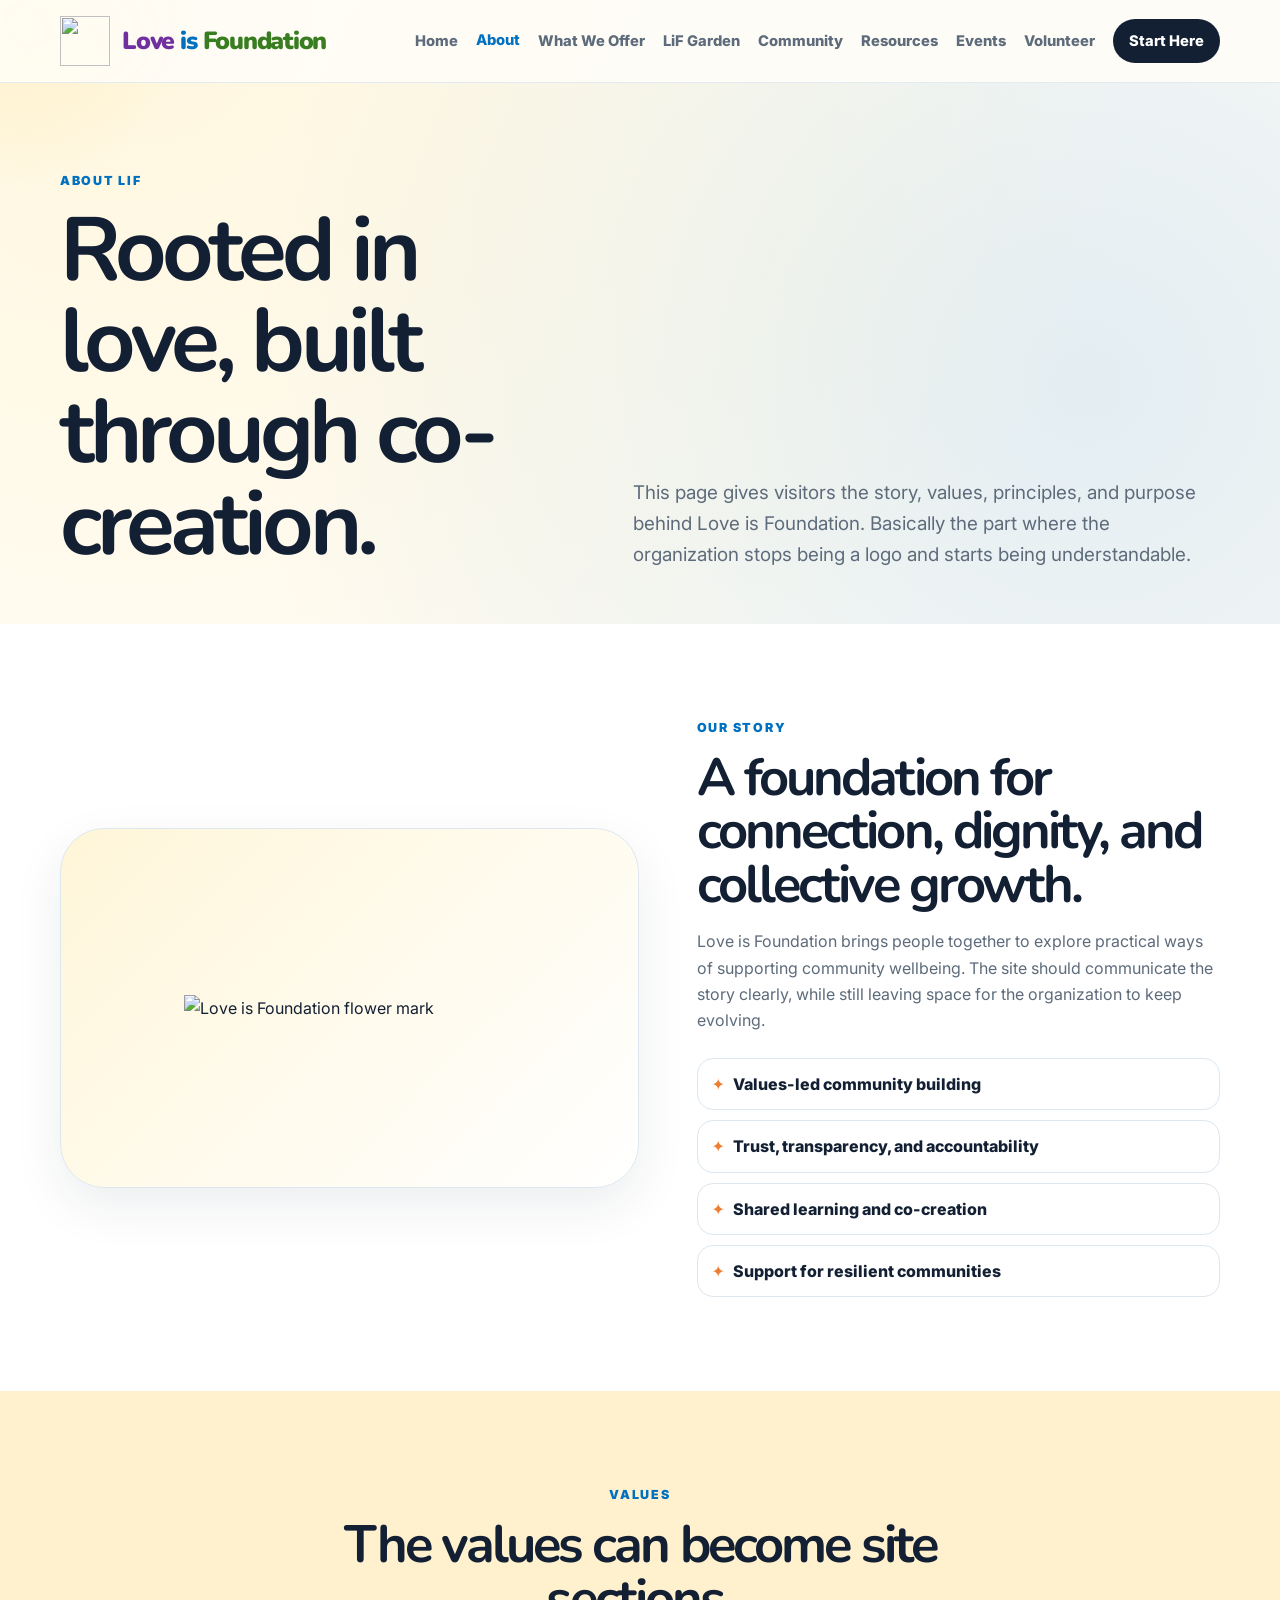
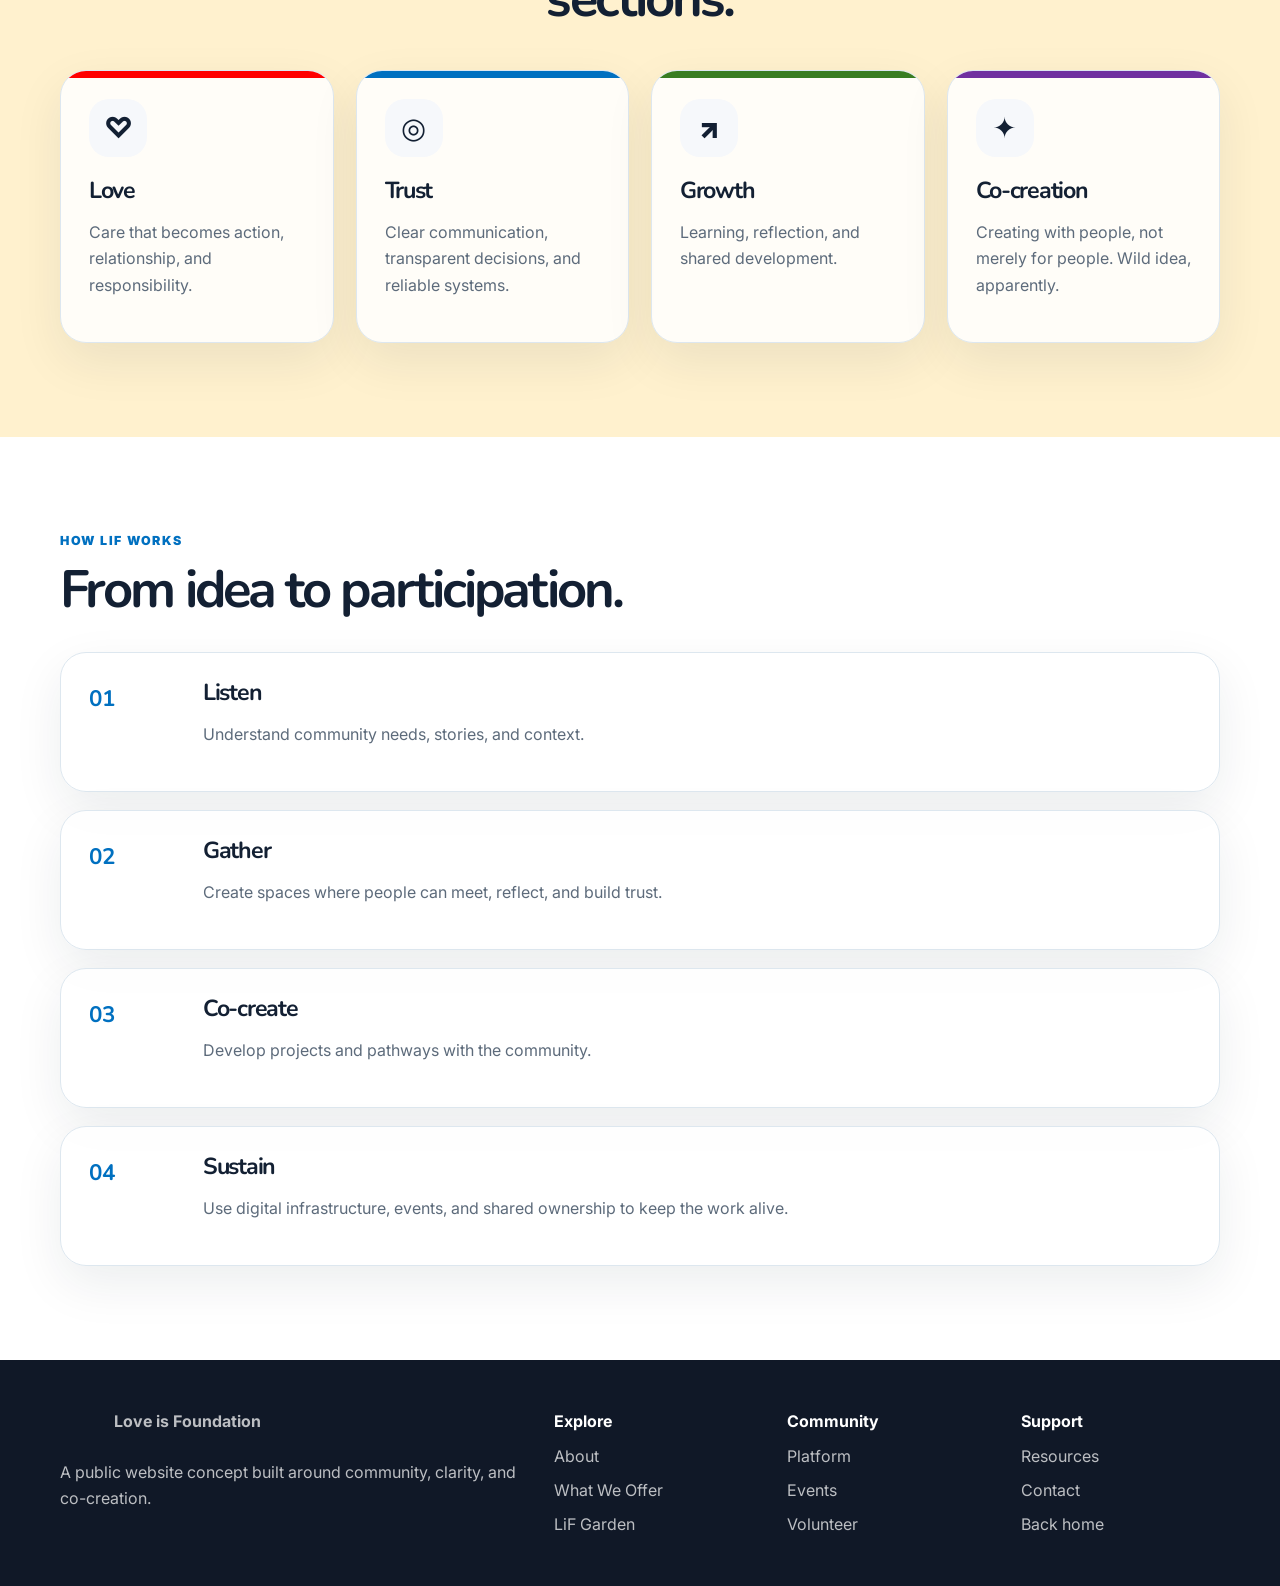
==== about.html @ 56e61c46 "Add files via upload" ====
<!DOCTYPE html>
<html lang="en">
<head>
  <meta charset="UTF-8" />
  <meta name="viewport" content="width=device-width, initial-scale=1.0" />
  <meta name="description" content="Love is Foundation multi-page website prototype." />
  <title>About | Love is Foundation</title>
  <link rel="preconnect" href="https://fonts.googleapis.com">
  <link rel="preconnect" href="https://fonts.gstatic.com" crossorigin>
  <link href="https://fonts.googleapis.com/css2?family=Nunito:wght@500;700;800;900&family=Inter:wght@400;500;600;700;800&display=swap" rel="stylesheet">
  <link rel="stylesheet" href="styles.css" />
</head>
<body>
  <a class="skip-link" href="#main">Skip to content</a>
<div class="cursor-glow" id="cursorGlow" aria-hidden="true"></div>
<header class="site-header">
  <nav class="nav container" aria-label="Main navigation">
    <a href="index.html" class="brand" aria-label="Love is Foundation home">
      <img src="assets/lif-mark.svg" alt="" class="brand-mark" />
      <span class="brand-wordmark"><span>Love</span><span>is</span><span>Foundation</span></span>
    </a>
    <button class="nav-toggle" id="navToggle" aria-label="Open navigation" aria-expanded="false">
      <span></span><span></span><span></span>
    </button>
    <div class="nav-links" id="navLinks">
      <a href="index.html" class="">Home</a>
<a href="about.html" class="active">About</a>
<a href="programs.html" class="">What We Offer</a>
<a href="garden.html" class="">LiF Garden</a>
<a href="community.html" class="">Community</a>
<a href="resources.html" class="">Resources</a>
<a href="events.html" class="">Events</a>
<a href="volunteer.html" class="">Volunteer</a>
      <a href="contact.html" class="nav-cta ">Start Here</a>
    </div>
  </nav>
</header>
  <main id="main">
    
<section class="page-hero">
  <div class="container page-hero-grid">
    <div class="reveal">
      <p class="eyebrow">About LiF</p>
      <h1>Rooted in love, built through co-creation.</h1>
    </div>
    <p class="page-lede reveal">This page gives visitors the story, values, principles, and purpose behind Love is Foundation. Basically the part where the organization stops being a logo and starts being understandable.</p>
  </div>
</section>

<section class="section white-section">
  <div class="container two-col">
    <div class="visual-panel reveal"><img class="big-mark" src="assets/lif-mark.svg" alt="Love is Foundation flower mark"></div>
    <div class="reveal">
      <p class="eyebrow">Our story</p>
      <h2>A foundation for connection, dignity, and collective growth.</h2>
      <p>Love is Foundation brings people together to explore practical ways of supporting community wellbeing. The site should communicate the story clearly, while still leaving space for the organization to keep evolving.</p>
      <ul class="check-list">
        <li>Values-led community building</li>
        <li>Trust, transparency, and accountability</li>
        <li>Shared learning and co-creation</li>
        <li>Support for resilient communities</li>
      </ul>
    </div>
  </div>
</section>

<section class="section impact">
  <div class="container">
    <div class="center reveal">
      <p class="eyebrow">Values</p>
      <h2>The values can become site sections.</h2>
    </div>
    <div class="card-grid-4">
      <article class="feature-card red-accent reveal"><div class="card-icon">♡</div><h3>Love</h3><p>Care that becomes action, relationship, and responsibility.</p></article>
      <article class="feature-card blue-accent reveal"><div class="card-icon">◎</div><h3>Trust</h3><p>Clear communication, transparent decisions, and reliable systems.</p></article>
      <article class="feature-card green-accent reveal"><div class="card-icon">↗</div><h3>Growth</h3><p>Learning, reflection, and shared development.</p></article>
      <article class="feature-card purple-accent reveal"><div class="card-icon">✦</div><h3>Co-creation</h3><p>Creating with people, not merely for people. Wild idea, apparently.</p></article>
    </div>
  </div>
</section>

<section class="section white-section">
  <div class="container">
    <div class="section-heading reveal">
      <p class="eyebrow">How LiF works</p>
      <h2>From idea to participation.</h2>
    </div>
    <div class="timeline">
      <article class="timeline-item reveal"><strong>01</strong><div><h3>Listen</h3><p>Understand community needs, stories, and context.</p></div></article>
      <article class="timeline-item reveal"><strong>02</strong><div><h3>Gather</h3><p>Create spaces where people can meet, reflect, and build trust.</p></div></article>
      <article class="timeline-item reveal"><strong>03</strong><div><h3>Co-create</h3><p>Develop projects and pathways with the community.</p></div></article>
      <article class="timeline-item reveal"><strong>04</strong><div><h3>Sustain</h3><p>Use digital infrastructure, events, and shared ownership to keep the work alive.</p></div></article>
    </div>
  </div>
</section>

  </main>
  <footer class="site-footer">
  <div class="container footer-grid">
    <div>
      <a href="index.html" class="footer-brand">
        <img src="assets/lif-mark.svg" alt="" />
        <strong>Love is Foundation</strong>
      </a>
      <p>A public website concept built around community, clarity, and co-creation.</p>
    </div>
    <div>
      <strong>Explore</strong>
      <a href="about.html">About</a>
      <a href="programs.html">What We Offer</a>
      <a href="garden.html">LiF Garden</a>
    </div>
    <div>
      <strong>Community</strong>
      <a href="community.html">Platform</a>
      <a href="events.html">Events</a>
      <a href="volunteer.html">Volunteer</a>
    </div>
    <div>
      <strong>Support</strong>
      <a href="resources.html">Resources</a>
      <a href="contact.html">Contact</a>
      <a href="index.html">Back home</a>
    </div>
  </div>
</footer>
  <script src="script.js"></script>
</body>
</html>
---- styles.css ----
:root {
  --red: #ff0000;
  --purple: #7030a0;
  --blue: #0070c0;
  --deep-blue: #2a65a0;
  --orange: #ed7d31;
  --yellow: #ffd966;
  --green: #397d21;
  --cream: #fff1ce;
  --cream-2: #fff8e8;
  --ink: #132033;
  --muted: #5d6b7b;
  --soft: #f6f8fb;
  --card: #ffffff;
  --line: #dde7ef;
  --shadow: 0 26px 80px rgba(19, 32, 51, 0.14);
  --radius-xl: 36px;
  --radius-lg: 26px;
  --container: 1160px;
}

* { box-sizing: border-box; }

html { scroll-behavior: smooth; }

body {
  margin: 0;
  color: var(--ink);
  font-family: "Inter", system-ui, sans-serif;
  line-height: 1.65;
  background:
    radial-gradient(circle at 10% 0%, rgba(255, 217, 102, 0.18), transparent 30%),
    radial-gradient(circle at 85% 12%, rgba(0, 112, 192, 0.11), transparent 28%),
    #fffdf8;
  overflow-x: hidden;
}

body.page-fade {
  animation: pageFade 0.35s ease both;
}

a { color: inherit; text-decoration: none; }
button, input, textarea, select { font: inherit; }
img { max-width: 100%; display: block; }

.container {
  width: min(var(--container), calc(100% - 40px));
  margin: 0 auto;
}

.skip-link {
  position: absolute;
  left: 18px;
  top: -120px;
  z-index: 999;
  background: var(--ink);
  color: white;
  padding: 10px 14px;
  border-radius: 12px;
}
.skip-link:focus { top: 18px; }

.cursor-glow {
  position: fixed;
  width: 420px;
  height: 420px;
  border-radius: 999px;
  background: radial-gradient(circle, rgba(255, 217, 102, 0.2), transparent 65%);
  pointer-events: none;
  z-index: -1;
  transform: translate(-50%, -50%);
}

.site-header {
  position: sticky;
  top: 0;
  z-index: 60;
  background: rgba(255, 253, 248, 0.88);
  border-bottom: 1px solid rgba(221, 231, 239, 0.8);
  backdrop-filter: blur(18px);
}

.nav {
  min-height: 82px;
  display: flex;
  align-items: center;
  justify-content: space-between;
  gap: 22px;
}

.brand {
  display: inline-flex;
  align-items: center;
  gap: 12px;
}

.brand-mark { width: 50px; height: 50px; }

.brand-wordmark {
  display: flex;
  align-items: baseline;
  gap: 6px;
  font-family: "Nunito", "Inter", sans-serif;
  font-weight: 900;
  font-size: clamp(1.05rem, 2vw, 1.55rem);
  letter-spacing: -0.05em;
}
.brand-wordmark span:nth-child(1) { color: var(--purple); }
.brand-wordmark span:nth-child(2) { color: var(--blue); }
.brand-wordmark span:nth-child(3) { color: var(--green); }

.nav-links {
  display: flex;
  align-items: center;
  gap: 18px;
  color: var(--muted);
  font-weight: 800;
  font-size: 0.92rem;
}
.nav-links a {
  transition: color 0.18s ease, transform 0.18s ease;
}
.nav-links a:hover,
.nav-links a:focus,
.nav-links a.active {
  color: var(--blue);
  transform: translateY(-1px);
}

.nav-cta {
  padding: 10px 16px;
  border-radius: 999px;
  background: var(--ink);
  color: white !important;
}

.nav-toggle {
  display: none;
  width: 46px;
  height: 46px;
  border: 1px solid var(--line);
  border-radius: 16px;
  background: white;
  cursor: pointer;
}
.nav-toggle span {
  display: block;
  width: 22px;
  height: 2px;
  background: var(--ink);
  margin: 5px auto;
}

.section { padding: 94px 0; position: relative; }

.hero {
  min-height: calc(100vh - 82px);
  display: grid;
  align-items: center;
  overflow: hidden;
  background:
    linear-gradient(180deg, rgba(255, 248, 232, 0.6), rgba(255, 255, 255, 0.2)),
    radial-gradient(circle at 50% 95%, rgba(57, 125, 33, 0.13), transparent 35%);
}

.hero-grid,
.two-col {
  display: grid;
  grid-template-columns: 1.05fr 0.95fr;
  gap: 58px;
  align-items: center;
}

.page-hero {
  padding: 88px 0 54px;
}

.page-hero-grid {
  display: grid;
  grid-template-columns: 0.95fr 1.05fr;
  gap: 42px;
  align-items: end;
}

.eyebrow {
  margin: 0 0 13px;
  color: var(--blue);
  font-weight: 900;
  text-transform: uppercase;
  letter-spacing: 0.14em;
  font-size: 0.78rem;
}

h1, h2, h3 {
  margin: 0;
  line-height: 1.02;
  letter-spacing: -0.055em;
  font-family: "Nunito", "Inter", sans-serif;
}

h1 { font-size: clamp(3.2rem, 7vw, 7rem); max-width: 840px; }
h2 { font-size: clamp(2.15rem, 4.1vw, 4rem); }
h3 { font-size: 1.45rem; }
p { color: var(--muted); }

.hero-text, .page-lede {
  max-width: 680px;
  margin: 24px 0 0;
  font-size: 1.18rem;
}

.hero-actions, .button-row {
  display: flex;
  gap: 14px;
  flex-wrap: wrap;
  margin-top: 34px;
}

.btn {
  border: 0;
  border-radius: 999px;
  padding: 14px 21px;
  font-weight: 900;
  cursor: pointer;
  display: inline-flex;
  align-items: center;
  justify-content: center;
  transition: transform 0.18s ease, box-shadow 0.18s ease, background 0.18s ease;
}
.btn:hover, .btn:focus { transform: translateY(-2px); }
.btn-primary {
  background: var(--blue);
  color: white;
  box-shadow: 0 18px 38px rgba(0, 112, 192, 0.25);
}
.btn-secondary {
  background: white;
  color: var(--ink);
  border: 1px solid var(--line);
}
.btn-dark {
  background: var(--ink);
  color: white;
}

.hero-note, .micro-note {
  margin-top: 30px;
  display: flex;
  align-items: center;
  gap: 10px;
  color: var(--muted);
  font-weight: 700;
}
.dot {
  width: 10px;
  height: 10px;
  border-radius: 999px;
  background: var(--green);
  box-shadow: 0 0 0 8px rgba(57, 125, 33, 0.11);
}

.hero-experience,
.visual-panel,
.content-card,
.feature-card,
.pathway-card,
.event-card,
.resource-card,
.timeline-item,
.contact-form,
.contact-copy,
.profile-card,
.faq-item,
.platform-card,
.volunteer-card {
  border: 1px solid var(--line);
  background: rgba(255, 255, 255, 0.86);
  box-shadow: 0 18px 50px rgba(19, 32, 51, 0.08);
}

.hero-experience {
  min-height: 540px;
  border-radius: 44px;
  background:
    linear-gradient(180deg, rgba(255, 255, 255, 0.88), rgba(255, 241, 206, 0.8));
  display: grid;
  place-items: center;
  position: relative;
  overflow: hidden;
  padding: 38px;
  transform-style: preserve-3d;
}
.story-card-label {
  position: absolute;
  top: 22px;
  left: 22px;
  padding: 8px 12px;
  border-radius: 999px;
  background: white;
  border: 1px solid var(--line);
  font-weight: 900;
  font-size: 0.78rem;
  text-transform: uppercase;
  letter-spacing: 0.08em;
  color: var(--muted);
}
.flower-stage {
  width: min(340px, 80vw);
  aspect-ratio: 1;
  display: grid;
  place-items: center;
  filter: drop-shadow(0 22px 34px rgba(19, 32, 51, 0.12));
  animation: floaty 6s ease-in-out infinite;
}
.hero-experience p {
  max-width: 310px;
  text-align: center;
  font-weight: 700;
  margin: 0;
}
.mini-orbit {
  position: absolute;
  border-radius: 999px;
  border: 2px dashed rgba(19, 32, 51, 0.18);
}
.orbit-a { width: 440px; height: 160px; transform: rotate(22deg); }
.orbit-b { width: 390px; height: 130px; transform: rotate(-31deg); }
.orbit-c { width: 330px; height: 115px; transform: rotate(82deg); }

.doodle {
  position: absolute;
  border-radius: 999px;
  pointer-events: none;
  z-index: 0;
}
.doodle-red {
  width: 130px; height: 130px;
  border: 18px solid rgba(255, 0, 0, 0.13);
  left: -42px; top: 25%;
}
.doodle-blue {
  width: 210px; height: 210px;
  border: 28px solid rgba(0, 112, 192, 0.11);
  right: -75px; top: 10%;
}
.doodle-yellow {
  width: 170px; height: 170px;
  border: 22px solid rgba(255, 217, 102, 0.24);
  right: 24%; bottom: 2%;
}

.definition-band { padding: 40px 0 88px; }
.definition-grid {
  display: grid;
  grid-template-columns: 1.05fr 0.95fr;
  gap: 26px;
}
.definition-card,
.video-card {
  border: 1px solid var(--line);
  background: rgba(255, 255, 255, 0.86);
  box-shadow: 0 18px 50px rgba(19, 32, 51, 0.08);
}
.definition-card {
  border-radius: var(--radius-xl);
  padding: 36px;
}
.dictionary-label {
  color: var(--green);
  font-weight: 900;
  margin-top: 0;
  font-size: 1.05rem;
}
.video-card {
  border-radius: var(--radius-xl);
  padding: 30px;
  display: grid;
  grid-template-columns: 86px 1fr;
  gap: 20px;
  align-items: center;
  background:
    linear-gradient(135deg, rgba(255, 217, 102, 0.23), rgba(255,255,255,0.9));
}
.play-button {
  width: 82px;
  height: 82px;
  border-radius: 999px;
  border: 0;
  background: var(--red);
  color: white;
  font-size: 1.45rem;
  cursor: pointer;
  box-shadow: 0 18px 38px rgba(255, 0, 0, 0.18);
}

.section-heading { max-width: 780px; margin-bottom: 34px; }
.center { text-align: center; max-width: 760px; margin: 0 auto 44px; }

.story-scroll, .white-section { background: white; }

.journey,
.card-grid-3,
.card-grid-4,
.resource-grid,
.event-list,
.people-grid {
  display: grid;
  gap: 22px;
}
.journey, .card-grid-3, .event-list { grid-template-columns: repeat(3, 1fr); }
.card-grid-4, .resource-grid { grid-template-columns: repeat(4, 1fr); }
.people-grid { grid-template-columns: repeat(3, 1fr); }

.journey-step,
.pathway-card,
.event-card,
.resource-card,
.feature-card,
.timeline-item,
.platform-card,
.volunteer-card,
.profile-card {
  border-radius: var(--radius-lg);
  padding: 28px;
  position: relative;
  overflow: hidden;
}
.step-number {
  color: var(--orange);
  font-weight: 900;
  font-size: 0.9rem;
  display: inline-block;
  margin-bottom: 16px;
}

.garden {
  background:
    radial-gradient(circle at 18% 12%, rgba(255, 217, 102, 0.25), transparent 30%),
    var(--cream-2);
}
.garden-grid {
  display: grid;
  grid-template-columns: 0.88fr 1.12fr;
  gap: 48px;
  align-items: center;
}
.check-list {
  list-style: none;
  padding: 0;
  margin: 24px 0 0;
  display: grid;
  gap: 10px;
}
.check-list li {
  background: white;
  border: 1px solid var(--line);
  padding: 12px 14px;
  border-radius: 16px;
  font-weight: 800;
}
.check-list li::before {
  content: "✦";
  color: var(--orange);
  margin-right: 8px;
}

.garden-playground {
  min-height: 430px;
  border-radius: 44px;
  background:
    linear-gradient(180deg, rgba(255,255,255,0.75), rgba(255, 241, 206, 0.8)),
    repeating-radial-gradient(circle at 50% 105%, rgba(57,125,33,0.16) 0 12px, transparent 12px 34px);
  border: 1px solid var(--line);
  box-shadow: var(--shadow);
  overflow: hidden;
  position: relative;
  cursor: crosshair;
}
.garden-instructions {
  position: absolute;
  top: 22px;
  left: 22px;
  z-index: 2;
  display: grid;
  gap: 2px;
  background: white;
  border: 1px solid var(--line);
  border-radius: 18px;
  padding: 12px 14px;
}
.garden-instructions strong {
  font-family: "Nunito", sans-serif;
  font-size: 1.1rem;
}
.garden-instructions span {
  color: var(--muted);
  font-size: 0.9rem;
}
.seed-area { position: absolute; inset: 0; }
.seed {
  position: absolute;
  transform: translate(-50%, -50%);
  animation: bloom 0.45s ease both;
}
.seed .stem {
  width: 3px;
  height: 58px;
  background: var(--green);
  margin: 0 auto -4px;
  border-radius: 999px;
}
.seed .flower {
  padding: 8px 12px;
  background: white;
  border: 2px solid currentColor;
  border-radius: 999px;
  font-weight: 900;
  white-space: nowrap;
  box-shadow: 0 12px 26px rgba(19, 32, 51, 0.1);
}

.pathway-card,
.feature-card {
  min-height: 250px;
  display: flex;
  flex-direction: column;
}
.pathway-card::before,
.feature-card::before,
.resource-card::before,
.platform-card::before,
.volunteer-card::before {
  content: "";
  position: absolute;
  inset: 0 0 auto;
  height: 7px;
  background: var(--blue);
}
.red-accent::before { background: var(--red); }
.orange-accent::before { background: var(--orange); }
.green-accent::before { background: var(--green); }
.blue-accent::before { background: var(--blue); }
.purple-accent::before { background: var(--purple); }
.yellow-accent::before { background: var(--yellow); }

.card-icon {
  width: 58px;
  height: 58px;
  border-radius: 20px;
  background: var(--soft);
  display: grid;
  place-items: center;
  font-size: 1.8rem;
  font-weight: 900;
  margin-bottom: 22px;
}
.pathway-card a,
.feature-card a,
.resource-card a {
  margin-top: auto;
  color: var(--blue);
  font-weight: 900;
}

.platform-dark {
  background: var(--ink);
  color: white;
  overflow: hidden;
}
.platform-dark p,
.platform-dark small { color: rgba(255, 255, 255, 0.72); }
.platform-dark .eyebrow { color: var(--yellow); }

.platform-grid {
  display: grid;
  grid-template-columns: 0.8fr 1.2fr;
  gap: 32px;
  align-items: center;
}
.platform-panel,
.flow-board {
  background: rgba(255, 255, 255, 0.08);
  border-color: rgba(255, 255, 255, 0.14);
  border-radius: var(--radius-xl);
  padding: 34px;
  box-shadow: none;
}
.flow-board { display: grid; gap: 14px; }
.flow-node {
  display: grid;
  grid-template-columns: 48px 1fr;
  gap: 12px;
  align-items: center;
  background: rgba(255, 255, 255, 0.08);
  border-radius: 20px;
  padding: 16px;
}
.flow-node span {
  width: 46px;
  height: 46px;
  border-radius: 999px;
  display: grid;
  place-items: center;
  background: var(--blue);
  font-weight: 900;
}
.flow-node strong,
.flow-node small { grid-column: 2; }
.flow-node strong { margin-top: -48px; color: white; }
.flow-line {
  width: 3px;
  height: 20px;
  background: rgba(255, 255, 255, 0.18);
  margin-left: 38px;
  border-radius: 999px;
}

.events .section-heading,
.resource-toolbar {
  display: flex;
  justify-content: space-between;
  align-items: end;
  max-width: none;
  gap: 20px;
  margin-bottom: 32px;
}

.event-date {
  color: var(--blue);
  font-weight: 900;
  margin-bottom: 10px;
}
.event-type,
.tag {
  display: inline-flex;
  padding: 6px 10px;
  border-radius: 999px;
  background: var(--cream);
  font-weight: 900;
  margin-top: 16px;
}

.impact { background: var(--cream); }
.impact-grid {
  border-radius: 44px;
  padding: 40px;
  display: grid;
  grid-template-columns: 1.2fr 0.6fr 0.6fr;
  gap: 26px;
  align-items: center;
  border: 1px solid var(--line);
  background: rgba(255,255,255,0.85);
  box-shadow: 0 18px 50px rgba(19, 32, 51, 0.08);
}
.impact-stat {
  background: white;
  border-radius: var(--radius-lg);
  padding: 24px;
}
.impact-stat strong {
  display: block;
  font-size: 3.2rem;
  line-height: 1;
  font-family: "Nunito", sans-serif;
  color: var(--green);
}
.impact-stat span {
  color: var(--muted);
  font-weight: 800;
}

.contact {
  background:
    radial-gradient(circle at 90% 10%, rgba(112, 48, 160, 0.12), transparent 28%),
    white;
}
.contact-grid {
  display: grid;
  grid-template-columns: 0.85fr 1.15fr;
  gap: 34px;
  align-items: start;
}
.contact-copy,
.contact-form {
  border-radius: var(--radius-xl);
  padding: 34px;
}
.social-row {
  display: flex;
  flex-wrap: wrap;
  gap: 10px;
  margin-top: 24px;
}
.social-row a {
  padding: 9px 12px;
  border: 1px solid var(--line);
  border-radius: 999px;
  background: white;
  font-weight: 900;
}
.contact-form label {
  display: grid;
  gap: 8px;
  margin-bottom: 16px;
  color: var(--ink);
  font-weight: 900;
}
.contact-form input,
.contact-form select,
.contact-form textarea {
  border: 1px solid var(--line);
  border-radius: 16px;
  padding: 13px 14px;
  background: #fffdf8;
  outline: none;
}
.contact-form input:focus,
.contact-form select:focus,
.contact-form textarea:focus {
  border-color: var(--blue);
  box-shadow: 0 0 0 4px rgba(0, 112, 192, 0.12);
}
.form-note { margin: 14px 0 0; font-size: 0.92rem; }

.visual-panel {
  border-radius: 44px;
  min-height: 360px;
  padding: 34px;
  display: grid;
  place-items: center;
  background: linear-gradient(135deg, rgba(255,217,102,0.25), rgba(255,255,255,0.92));
}
.big-mark { width: min(330px, 74vw); }

.timeline {
  display: grid;
  gap: 18px;
}
.timeline-item {
  display: grid;
  grid-template-columns: 96px 1fr;
  gap: 18px;
  align-items: start;
}
.timeline-item strong {
  color: var(--blue);
  font-family: "Nunito", sans-serif;
  font-size: 1.4rem;
}

.tabs {
  display: flex;
  flex-wrap: wrap;
  gap: 10px;
  margin: 0 0 28px;
}
.tab-btn,
.filter-btn {
  border: 1px solid var(--line);
  background: white;
  padding: 10px 14px;
  border-radius: 999px;
  font-weight: 900;
  cursor: pointer;
}
.tab-btn.active,
.filter-btn.active {
  background: var(--ink);
  color: white;
}
.tab-panel {
  display: none;
  border-radius: var(--radius-xl);
  padding: 34px;
  background: white;
  border: 1px solid var(--line);
  box-shadow: 0 18px 50px rgba(19, 32, 51, 0.08);
}
.tab-panel.active { display: block; }

.resource-card[hidden] { display: none; }

.faq-stack {
  display: grid;
  gap: 14px;
}
.faq-item {
  border-radius: 22px;
  overflow: hidden;
}
.faq-question {
  width: 100%;
  padding: 18px 20px;
  border: 0;
  background: white;
  color: var(--ink);
  text-align: left;
  font-weight: 900;
  cursor: pointer;
  display: flex;
  justify-content: space-between;
  gap: 18px;
}
.faq-answer {
  display: none;
  padding: 0 20px 20px;
}
.faq-item.open .faq-answer { display: block; }

.match-tool {
  border-radius: var(--radius-xl);
  background: white;
  border: 1px solid var(--line);
  box-shadow: 0 18px 50px rgba(19, 32, 51, 0.08);
  padding: 32px;
}
.match-options {
  display: grid;
  grid-template-columns: repeat(2, 1fr);
  gap: 12px;
  margin-top: 18px;
}
.match-options button {
  border: 1px solid var(--line);
  background: var(--soft);
  padding: 14px;
  border-radius: 18px;
  text-align: left;
  cursor: pointer;
  font-weight: 900;
}
.match-result {
  margin-top: 18px;
  padding: 18px;
  border-radius: 20px;
  background: var(--cream);
  font-weight: 800;
}

.site-footer {
  background: #101827;
  color: white;
  padding: 48px 0;
}
.site-footer p,
.site-footer a { color: rgba(255,255,255,0.72); }
.footer-grid {
  display: grid;
  grid-template-columns: 1.5fr 0.65fr 0.65fr 0.65fr;
  gap: 34px;
}
.footer-grid > div {
  display: grid;
  gap: 8px;
  align-content: start;
}
.footer-brand {
  display: flex;
  align-items: center;
  gap: 12px;
}
.footer-brand img { width: 42px; }

.reveal {
  opacity: 0;
  transform: translateY(24px);
  transition: opacity 0.7s ease, transform 0.7s ease;
}
.reveal.visible {
  opacity: 1;
  transform: translateY(0);
}

@keyframes floaty {
  0%, 100% { transform: translateY(0) rotate(-2deg); }
  50% { transform: translateY(-14px) rotate(2deg); }
}
@keyframes bloom {
  from { opacity: 0; transform: translate(-50%, -50%) scale(0.5) rotate(-5deg); }
  to { opacity: 1; transform: translate(-50%, -50%) scale(1) rotate(0); }
}
@keyframes pageFade {
  from { opacity: 0.94; transform: translateY(6px); }
  to { opacity: 1; transform: translateY(0); }
}

@media (max-width: 1020px) {
  .nav-toggle { display: block; }
  .nav-links {
    position: absolute;
    left: 20px;
    right: 20px;
    top: 88px;
    padding: 18px;
    border: 1px solid var(--line);
    border-radius: 22px;
    box-shadow: var(--shadow);
    background: white;
    display: none;
    flex-direction: column;
    align-items: stretch;
  }
  .nav-links.open { display: flex; }

  .hero-grid,
  .definition-grid,
  .garden-grid,
  .platform-grid,
  .contact-grid,
  .impact-grid,
  .two-col,
  .page-hero-grid {
    grid-template-columns: 1fr;
  }

  .journey,
  .card-grid-3,
  .card-grid-4,
  .resource-grid,
  .event-list,
  .people-grid {
    grid-template-columns: repeat(2, 1fr);
  }

  .hero-experience { min-height: 460px; }
  .impact-grid { padding: 28px; }
  .footer-grid { grid-template-columns: repeat(2, 1fr); }
}

@media (max-width: 680px) {
  .container { width: min(100% - 28px, var(--container)); }
  .section { padding: 68px 0; }
  .hero { min-height: auto; padding: 50px 0 20px; }
  .brand-wordmark span:nth-child(2),
  .brand-wordmark span:nth-child(3) { display: none; }

  .hero-experience {
    min-height: 390px;
    padding: 24px;
  }
  .story-card-label { left: 16px; top: 16px; }

  .journey,
  .card-grid-3,
  .card-grid-4,
  .resource-grid,
  .event-list,
  .people-grid,
  .match-options {
    grid-template-columns: 1fr;
  }

  .video-card,
  .timeline-item {
    grid-template-columns: 1fr;
  }

  .events .section-heading,
  .resource-toolbar {
    align-items: start;
    flex-direction: column;
  }

  .footer-grid { grid-template-columns: 1fr; }
}

@media (prefers-reduced-motion: reduce) {
  html { scroll-behavior: auto; }
  .reveal,
  .flower-stage {
    opacity: 1;
    transform: none;
    animation: none;
    transition: none;
  }
  .btn:hover,
  .btn:focus,
  .nav-links a:hover,
  .nav-links a:focus {
    transform: none;
  }
  .cursor-glow { display: none; }
}
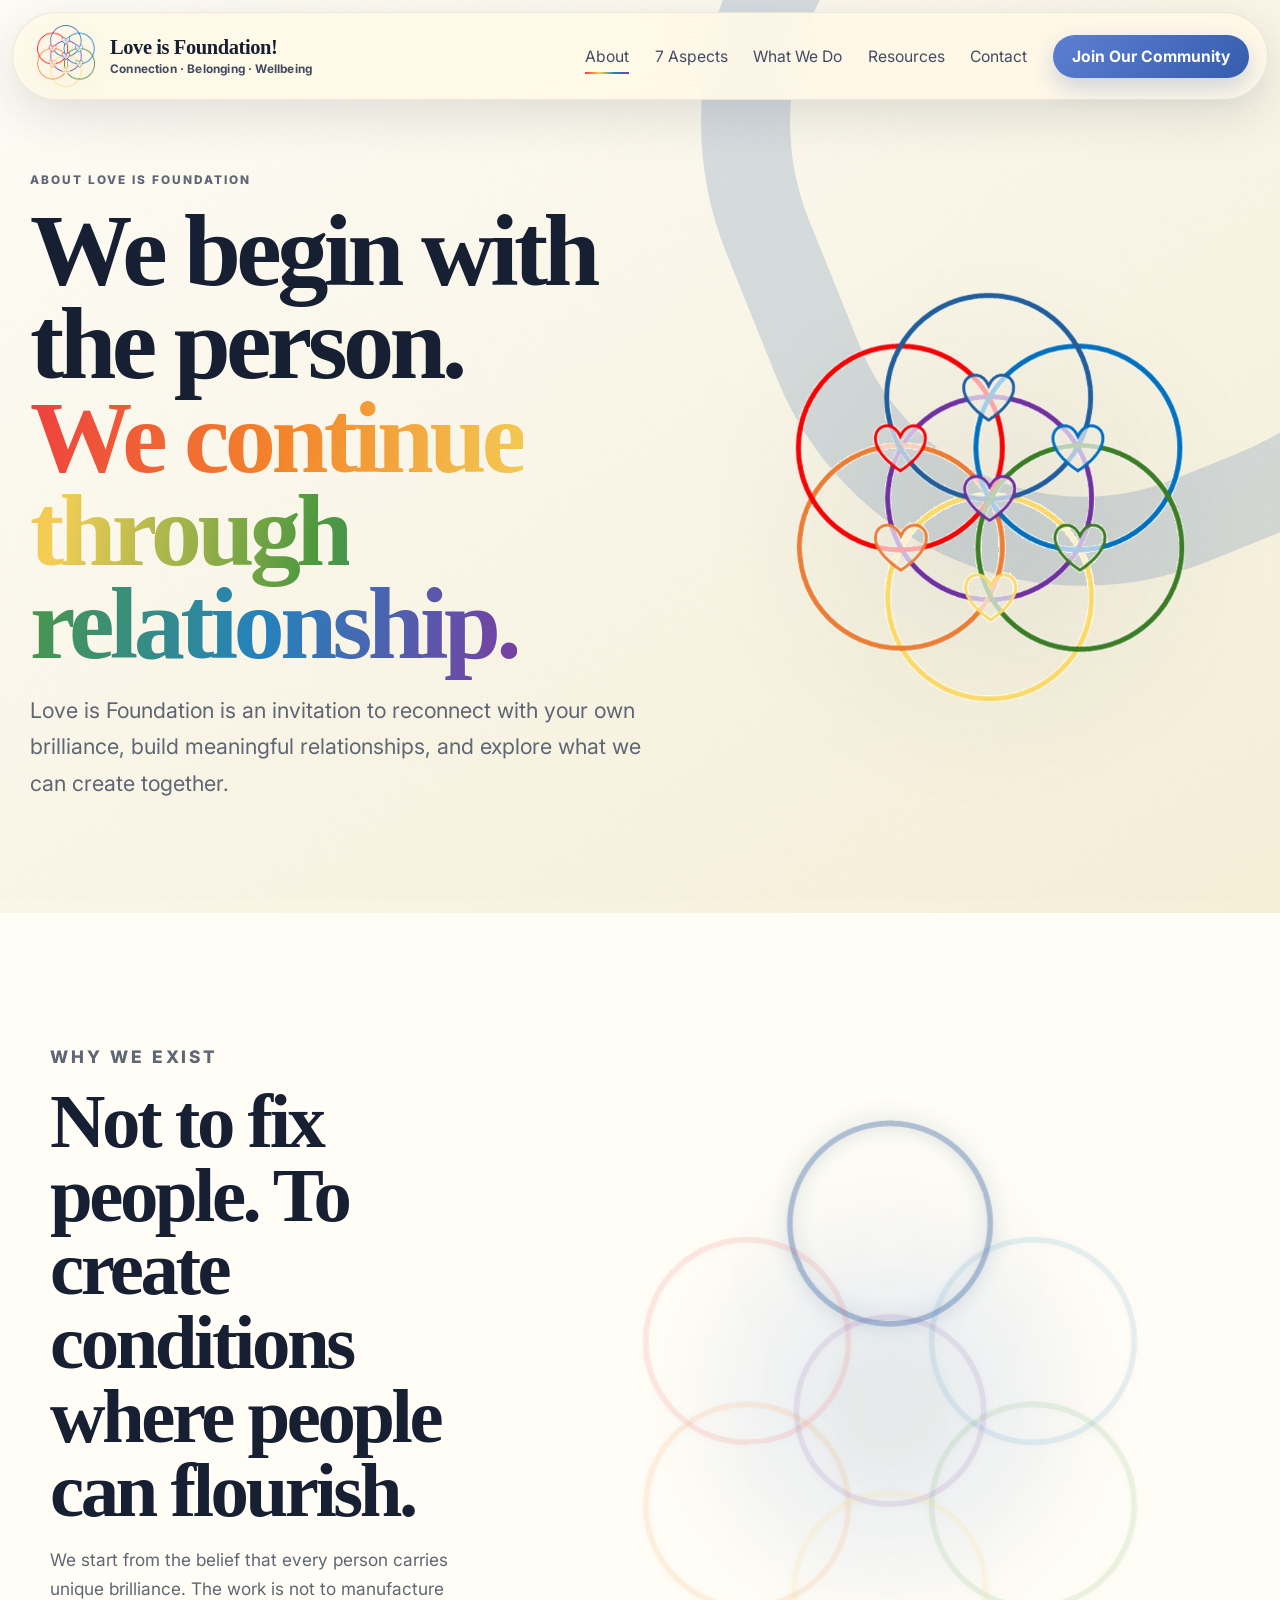
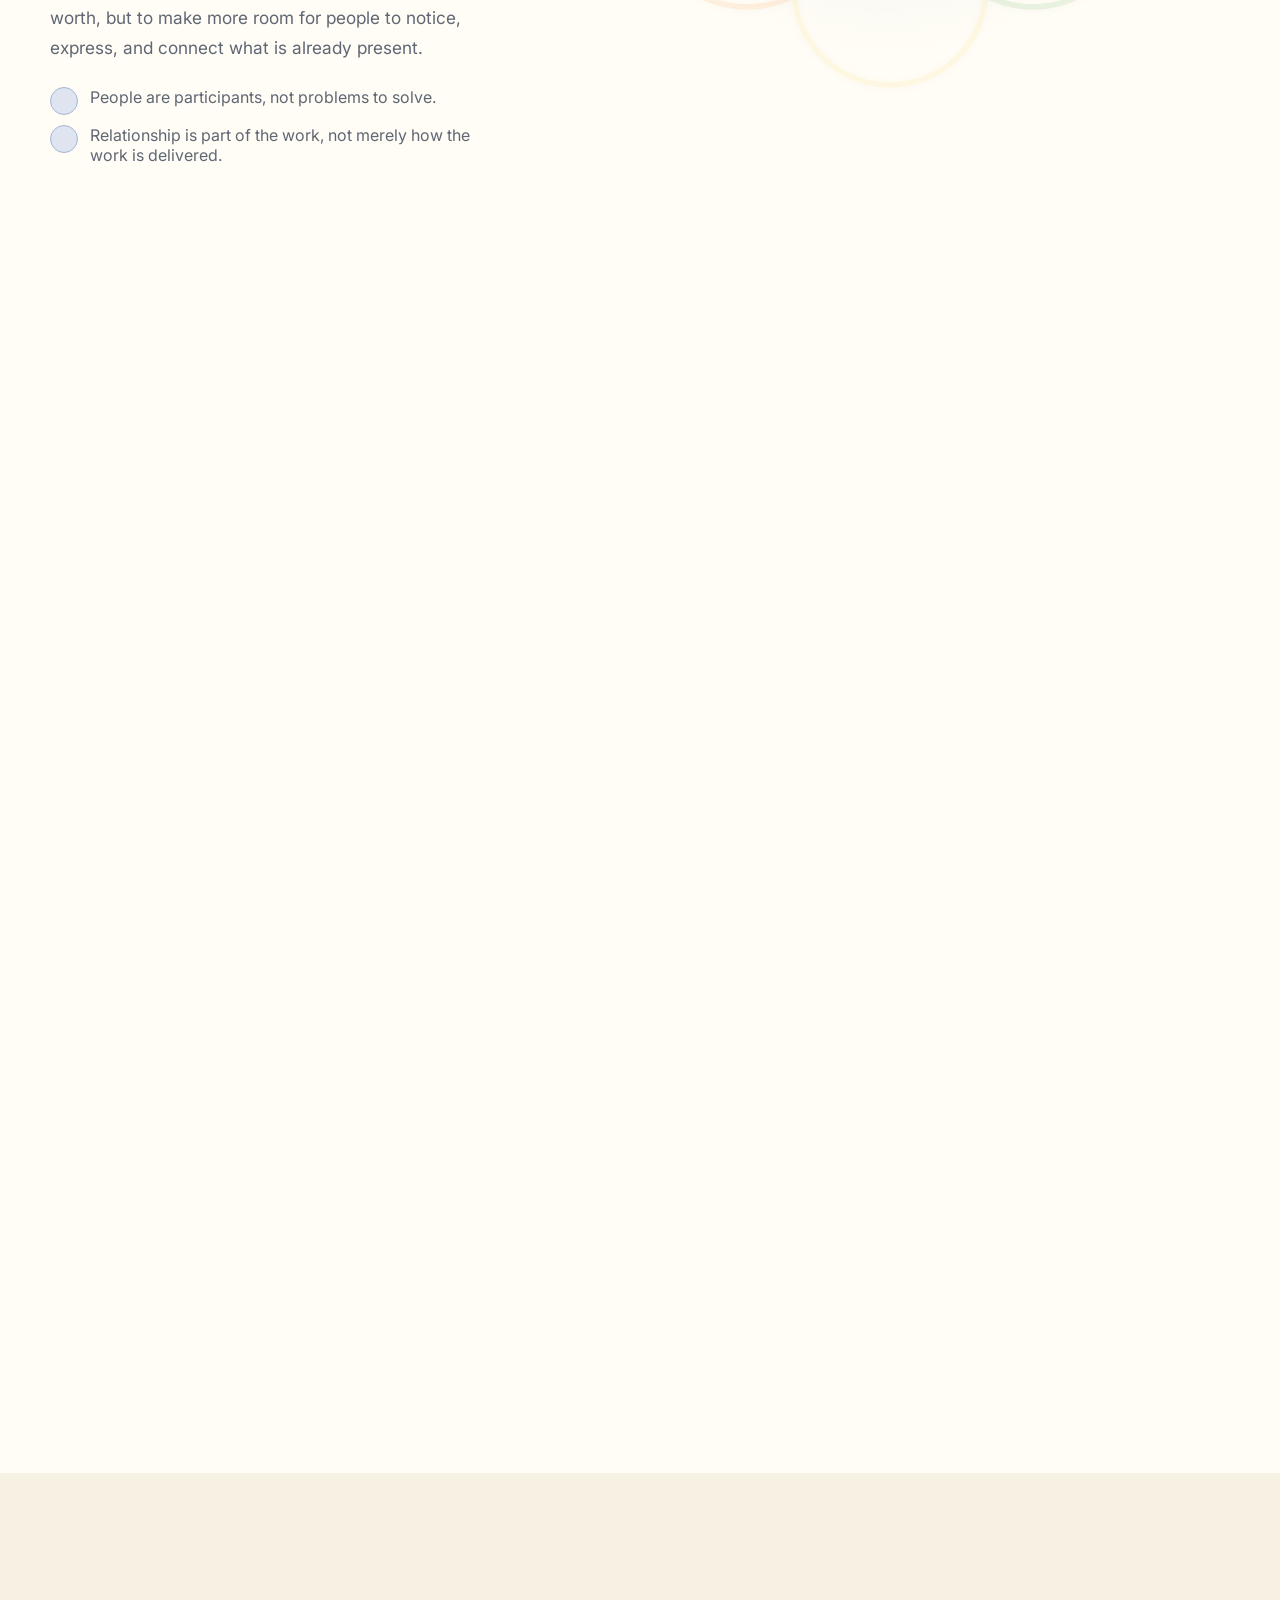
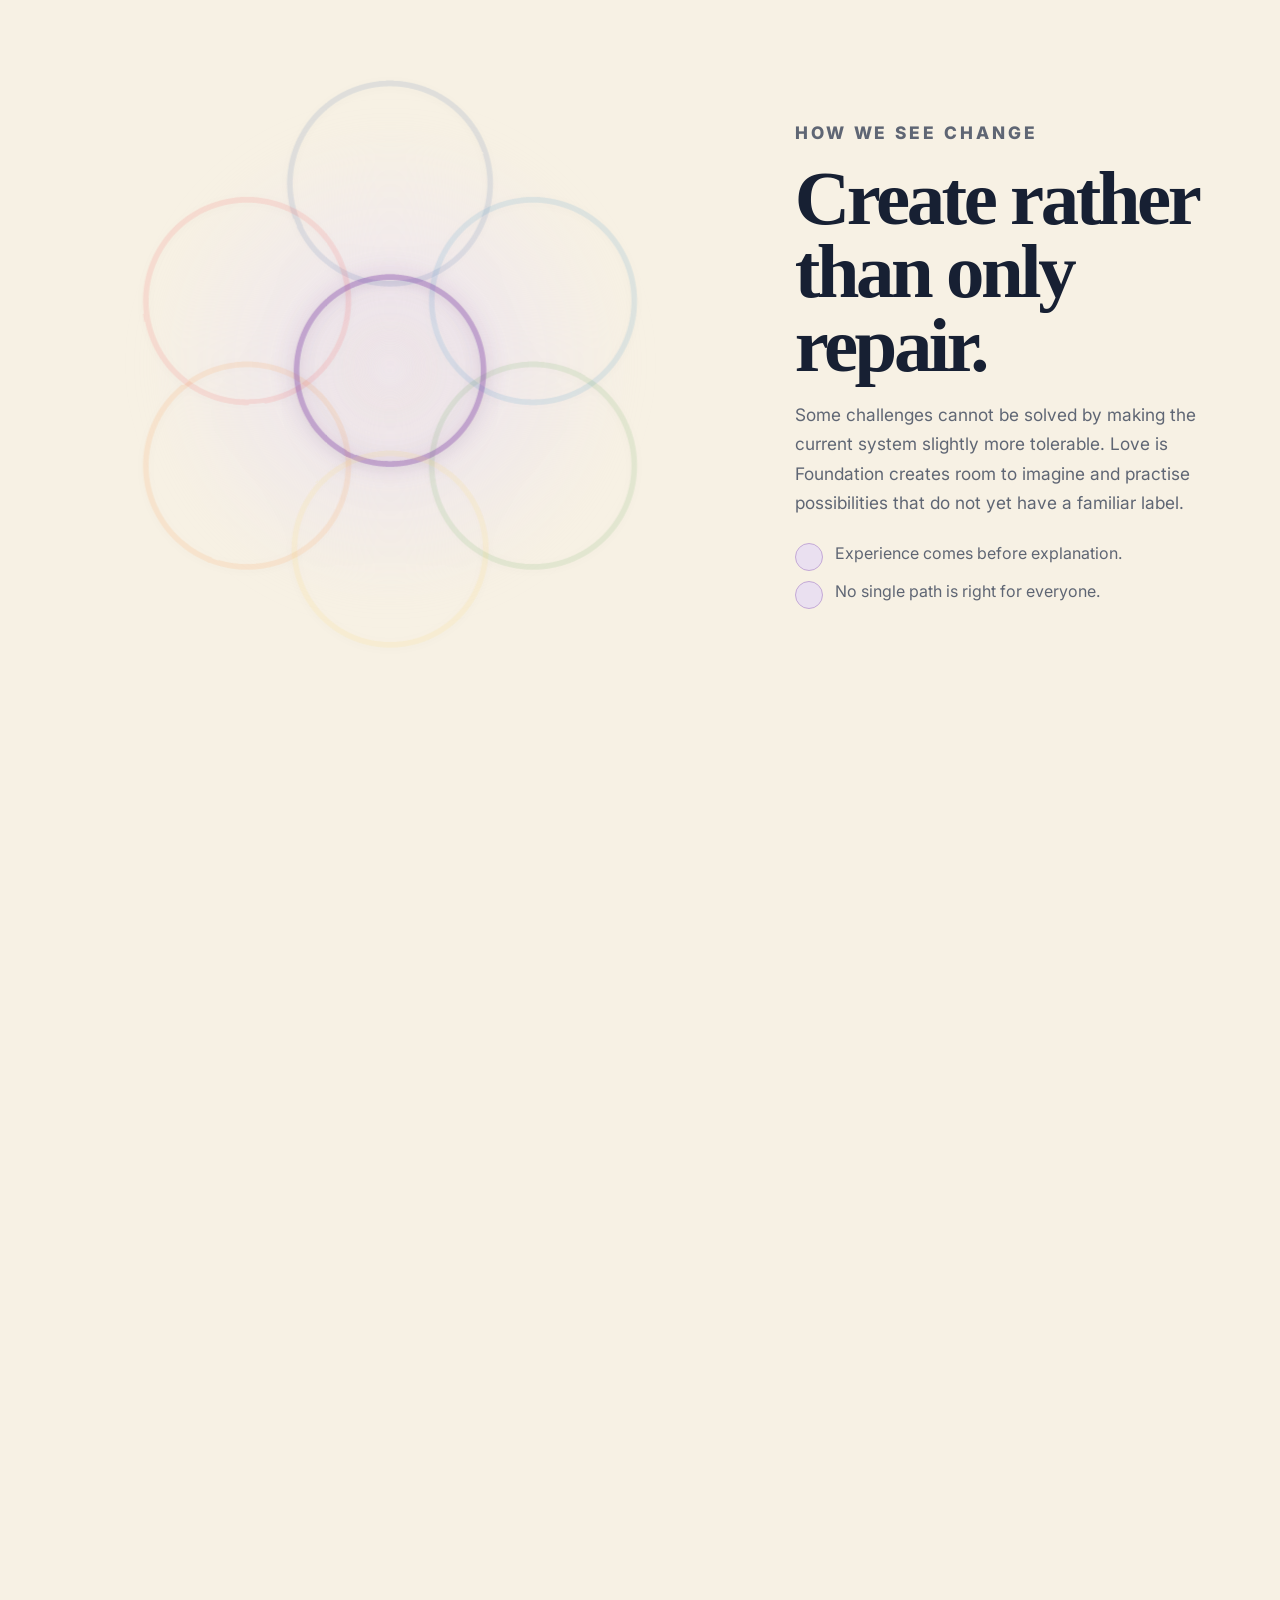
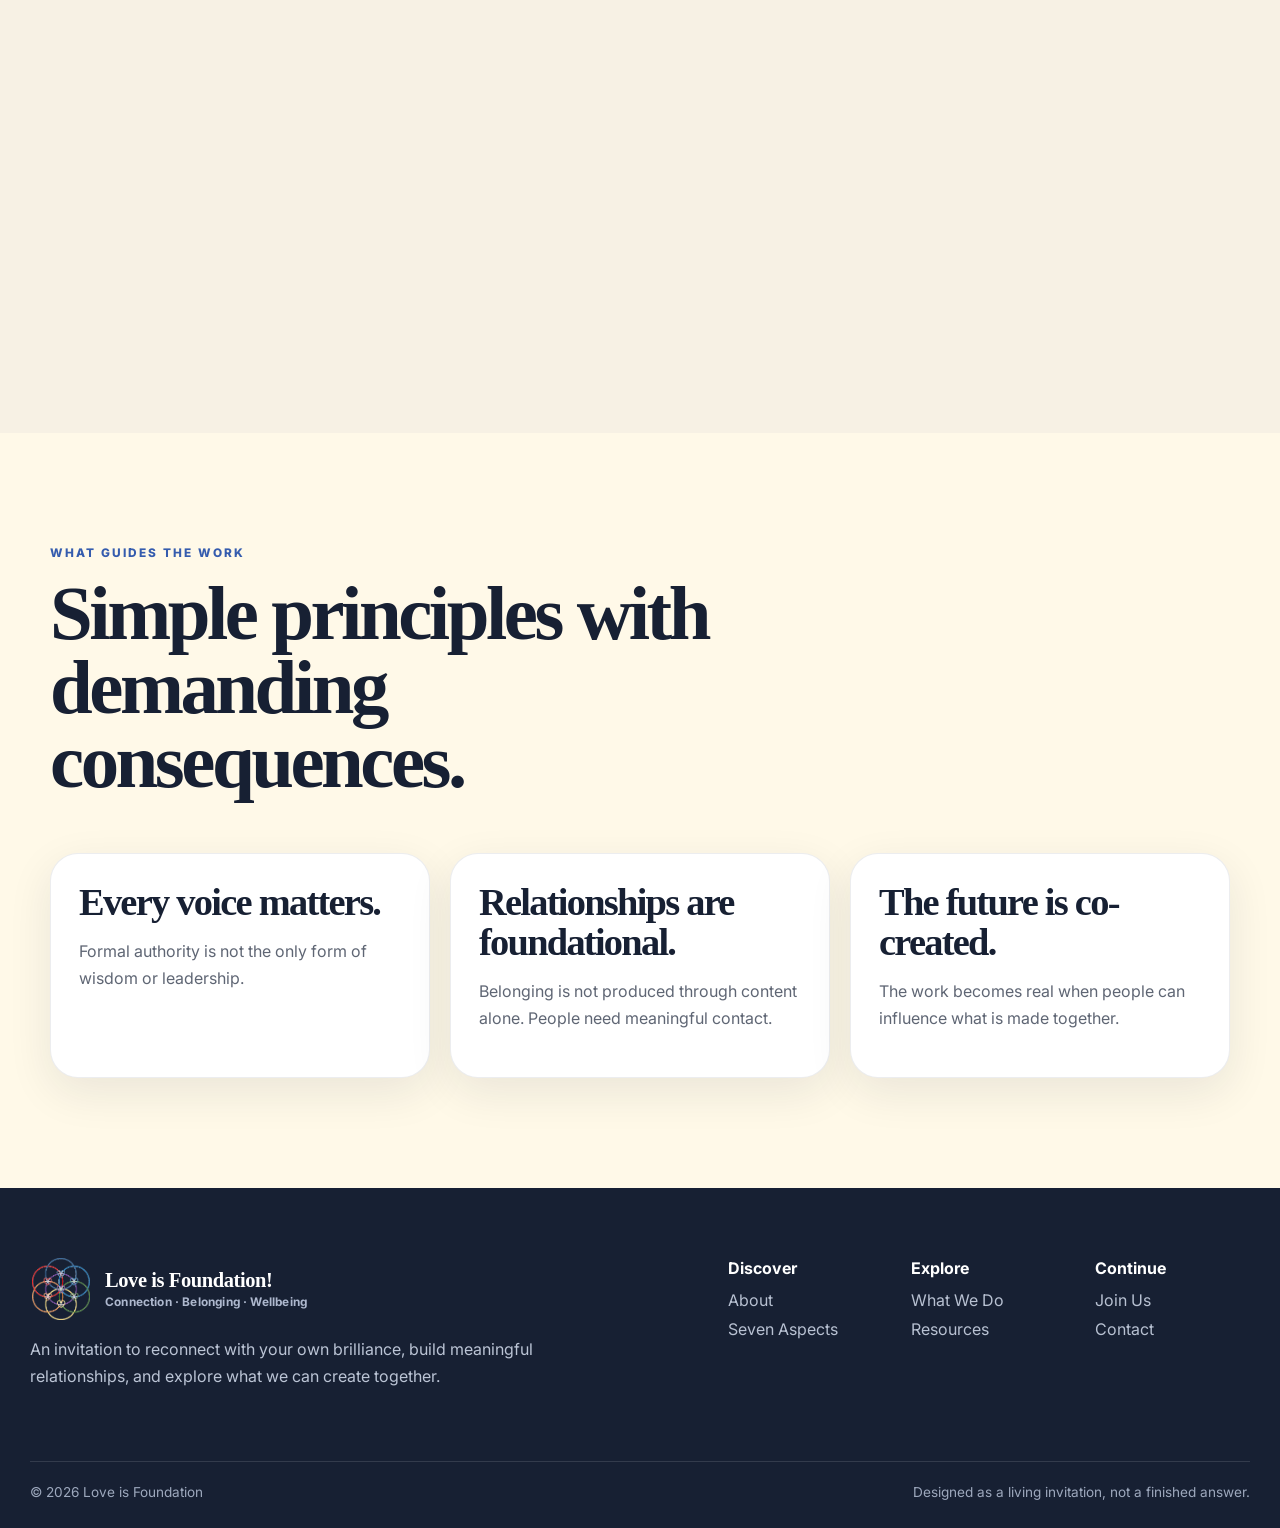
==== commit a0722ba0: "Add files via upload" ====
--- a/about.html
+++ b/about.html
@@ -1,129 +1,11 @@
-<!DOCTYPE html>
-<html lang="en">
-<head>
-  <meta charset="UTF-8" />
-  <meta name="viewport" content="width=device-width, initial-scale=1.0" />
-  <meta name="description" content="Love is Foundation multi-page website prototype." />
-  <title>About | Love is Foundation</title>
-  <link rel="preconnect" href="https://fonts.googleapis.com">
-  <link rel="preconnect" href="https://fonts.gstatic.com" crossorigin>
-  <link href="https://fonts.googleapis.com/css2?family=Nunito:wght@500;700;800;900&family=Inter:wght@400;500;600;700;800&display=swap" rel="stylesheet">
-  <link rel="stylesheet" href="styles.css" />
-</head>
-<body>
-  <a class="skip-link" href="#main">Skip to content</a>
-<div class="cursor-glow" id="cursorGlow" aria-hidden="true"></div>
-<header class="site-header">
-  <nav class="nav container" aria-label="Main navigation">
-    <a href="index.html" class="brand" aria-label="Love is Foundation home">
-      <img src="assets/lif-mark.svg" alt="" class="brand-mark" />
-      <span class="brand-wordmark"><span>Love</span><span>is</span><span>Foundation</span></span>
-    </a>
-    <button class="nav-toggle" id="navToggle" aria-label="Open navigation" aria-expanded="false">
-      <span></span><span></span><span></span>
-    </button>
-    <div class="nav-links" id="navLinks">
-      <a href="index.html" class="">Home</a>
-<a href="about.html" class="active">About</a>
-<a href="programs.html" class="">What We Offer</a>
-<a href="garden.html" class="">LiF Garden</a>
-<a href="community.html" class="">Community</a>
-<a href="resources.html" class="">Resources</a>
-<a href="events.html" class="">Events</a>
-<a href="volunteer.html" class="">Volunteer</a>
-      <a href="contact.html" class="nav-cta ">Start Here</a>
-    </div>
+<!doctype html><html lang="en"><head><meta charset="utf-8"><meta name="viewport" content="width=device-width,initial-scale=1,viewport-fit=cover"><meta name="theme-color" content="#fff9e8"><title>About — Love is Foundation</title><meta name="description" content="Love is Foundation: connection, belonging, wellbeing, and human possibility."><link rel="preconnect" href="https://fonts.googleapis.com"><link rel="preconnect" href="https://fonts.gstatic.com" crossorigin><link href="https://fonts.googleapis.com/css2?family=Inter:wght@400;500;600;700;800&display=swap" rel="stylesheet"><link rel="stylesheet" href="assets/site.css"></head><body class="about-page"><a class="skip-link" href="#main">Skip to content</a>
+<header class="site-header" data-header>
+  <a class="brand" href="index.html" aria-label="Love is Foundation home"><img class="brand-logo" src="assets/lif-logo.png" alt="Love is Foundation seven-circle heart logo"><span class="brand-copy"><strong>Love is Foundation!</strong><small>Connection · Belonging · Wellbeing</small></span></a>
+  <button class="nav-toggle" type="button" aria-expanded="false" aria-controls="site-nav" data-nav-toggle><span></span><span></span><span></span><span class="sr-only">Open navigation</span></button>
+  <nav class="site-nav" id="site-nav" data-nav>
+    <a href="about.html">About</a><a href="seven-aspects.html">7 Aspects</a><a href="offerings.html">What We Do</a><a href="resources.html">Resources</a><a href="contact.html">Contact</a><a class="nav-cta" href="join.html">Join Our Community</a>
   </nav>
-</header>
-  <main id="main">
-    
-<section class="page-hero">
-  <div class="container page-hero-grid">
-    <div class="reveal">
-      <p class="eyebrow">About LiF</p>
-      <h1>Rooted in love, built through co-creation.</h1>
-    </div>
-    <p class="page-lede reveal">This page gives visitors the story, values, principles, and purpose behind Love is Foundation. Basically the part where the organization stops being a logo and starts being understandable.</p>
-  </div>
-</section>
-
-<section class="section white-section">
-  <div class="container two-col">
-    <div class="visual-panel reveal"><img class="big-mark" src="assets/lif-mark.svg" alt="Love is Foundation flower mark"></div>
-    <div class="reveal">
-      <p class="eyebrow">Our story</p>
-      <h2>A foundation for connection, dignity, and collective growth.</h2>
-      <p>Love is Foundation brings people together to explore practical ways of supporting community wellbeing. The site should communicate the story clearly, while still leaving space for the organization to keep evolving.</p>
-      <ul class="check-list">
-        <li>Values-led community building</li>
-        <li>Trust, transparency, and accountability</li>
-        <li>Shared learning and co-creation</li>
-        <li>Support for resilient communities</li>
-      </ul>
-    </div>
-  </div>
-</section>
-
-<section class="section impact">
-  <div class="container">
-    <div class="center reveal">
-      <p class="eyebrow">Values</p>
-      <h2>The values can become site sections.</h2>
-    </div>
-    <div class="card-grid-4">
-      <article class="feature-card red-accent reveal"><div class="card-icon">♡</div><h3>Love</h3><p>Care that becomes action, relationship, and responsibility.</p></article>
-      <article class="feature-card blue-accent reveal"><div class="card-icon">◎</div><h3>Trust</h3><p>Clear communication, transparent decisions, and reliable systems.</p></article>
-      <article class="feature-card green-accent reveal"><div class="card-icon">↗</div><h3>Growth</h3><p>Learning, reflection, and shared development.</p></article>
-      <article class="feature-card purple-accent reveal"><div class="card-icon">✦</div><h3>Co-creation</h3><p>Creating with people, not merely for people. Wild idea, apparently.</p></article>
-    </div>
-  </div>
-</section>
-
-<section class="section white-section">
-  <div class="container">
-    <div class="section-heading reveal">
-      <p class="eyebrow">How LiF works</p>
-      <h2>From idea to participation.</h2>
-    </div>
-    <div class="timeline">
-      <article class="timeline-item reveal"><strong>01</strong><div><h3>Listen</h3><p>Understand community needs, stories, and context.</p></div></article>
-      <article class="timeline-item reveal"><strong>02</strong><div><h3>Gather</h3><p>Create spaces where people can meet, reflect, and build trust.</p></div></article>
-      <article class="timeline-item reveal"><strong>03</strong><div><h3>Co-create</h3><p>Develop projects and pathways with the community.</p></div></article>
-      <article class="timeline-item reveal"><strong>04</strong><div><h3>Sustain</h3><p>Use digital infrastructure, events, and shared ownership to keep the work alive.</p></div></article>
-    </div>
-  </div>
-</section>
-
-  </main>
-  <footer class="site-footer">
-  <div class="container footer-grid">
-    <div>
-      <a href="index.html" class="footer-brand">
-        <img src="assets/lif-mark.svg" alt="" />
-        <strong>Love is Foundation</strong>
-      </a>
-      <p>A public website concept built around community, clarity, and co-creation.</p>
-    </div>
-    <div>
-      <strong>Explore</strong>
-      <a href="about.html">About</a>
-      <a href="programs.html">What We Offer</a>
-      <a href="garden.html">LiF Garden</a>
-    </div>
-    <div>
-      <strong>Community</strong>
-      <a href="community.html">Platform</a>
-      <a href="events.html">Events</a>
-      <a href="volunteer.html">Volunteer</a>
-    </div>
-    <div>
-      <strong>Support</strong>
-      <a href="resources.html">Resources</a>
-      <a href="contact.html">Contact</a>
-      <a href="index.html">Back home</a>
-    </div>
-  </div>
-</footer>
-  <script src="script.js"></script>
-</body>
-</html>+</header><main id="main"><section class="page-hero" style="--page-accent:#315e9f"><div class="page-hero-copy"><p class="eyebrow">About Love is Foundation</p><h1>We begin with the person.<br><span class="gradient-text">We continue through relationship.</span></h1><p class="lede">Love is Foundation is an invitation to reconnect with your own brilliance, build meaningful relationships, and explore what we can create together.</p></div><div class="page-hero-mark"><img src="assets/lif-logo.png" alt="Love is Foundation logo"></div></section>
+<section class="topic-story" data-topic-story style="--topic-accent:#315e9f;--topic-bg:#fffdf5"><div class="topic-stage"><div class="topic-copy"><p class="eyebrow">Why we exist</p><h2>Not to fix people. To create conditions where people can flourish.</h2><p>We start from the belief that every person carries unique brilliance. The work is not to manufacture worth, but to make more room for people to notice, express, and connect what is already present.</p><div class="topic-caption"><span><i></i>People are participants, not problems to solve.</span><span><i></i>Relationship is part of the work, not merely how the work is delivered.</span></div></div><div class="topic-visual"><div class="emblem-host" data-active="0"></div></div></div></section>
+<section class="topic-story reverse" data-topic-story style="--topic-accent:#7a3ea2;--topic-bg:#f7f1e4"><div class="topic-stage"><div class="topic-copy"><p class="eyebrow">How we see change</p><h2>Create rather than only repair.</h2><p>Some challenges cannot be solved by making the current system slightly more tolerable. Love is Foundation creates room to imagine and practise possibilities that do not yet have a familiar label.</p><div class="topic-caption"><span><i></i>Experience comes before explanation.</span><span><i></i>No single path is right for everyone.</span></div></div><div class="topic-visual"><div class="emblem-host" data-active="5"></div></div></div></section>
+<section class="standard-section"><div class="section-heading"><p class="eyebrow">What guides the work</p><h2>Simple principles with demanding consequences.</h2></div><div class="card-grid"><article class="info-card"><h3>Every voice matters.</h3><p>Formal authority is not the only form of wisdom or leadership.</p></article><article class="info-card"><h3>Relationships are foundational.</h3><p>Belonging is not produced through content alone. People need meaningful contact.</p></article><article class="info-card"><h3>The future is co-created.</h3><p>The work becomes real when people can influence what is made together.</p></article></div></section></main><footer class="site-footer"><div class="footer-main"><div><a class="brand footer-brand" href="index.html"><img class="brand-logo" src="assets/lif-logo.png" alt=""><span class="brand-copy"><strong>Love is Foundation!</strong><small>Connection · Belonging · Wellbeing</small></span></a><p class="footer-copy">An invitation to reconnect with your own brilliance, build meaningful relationships, and explore what we can create together.</p></div><div class="footer-links"><div><strong>Discover</strong><a href="about.html">About</a><a href="seven-aspects.html">Seven Aspects</a></div><div><strong>Explore</strong><a href="offerings.html">What We Do</a><a href="resources.html">Resources</a></div><div><strong>Continue</strong><a href="join.html">Join Us</a><a href="contact.html">Contact</a></div></div></div><div class="footer-bottom"><span>© 2026 Love is Foundation</span><span>Designed as a living invitation, not a finished answer.</span></div></footer><script src="assets/site.js"></script></body></html>
--- a/assets/site.css
+++ b/assets/site.css
@@ -0,0 +1,591 @@
+
+:root {
+  --cream: #fff9e8;
+  --cream-deep: #f6eed5;
+  --paper: #fffdf5;
+  --navy: #172033;
+  --muted: #5f6674;
+  --blue: #5d7fd2;
+  --blue-deep: #355cae;
+  --red: #ef3f3f;
+  --orange: #f4862b;
+  --yellow: #f5cf55;
+  --green: #4d993f;
+  --sky: #2483bd;
+  --indigo: #315e9f;
+  --violet: #7a3ea2;
+  --shadow: 0 28px 80px rgba(24, 33, 54, .13);
+  --soft-shadow: 0 14px 45px rgba(24, 33, 54, .09);
+  --max: 1240px;
+}
+* { box-sizing: border-box; }
+html { scroll-behavior: smooth; background: var(--cream); }
+body { margin: 0; color: var(--navy); background: var(--cream); font-family: Inter, ui-sans-serif, system-ui, -apple-system, BlinkMacSystemFont, "Segoe UI", sans-serif; overflow-x: hidden; }
+body::before { content:""; position: fixed; inset: 0; pointer-events:none; opacity:.19; z-index:999; background-image:url("data:image/svg+xml,%3Csvg xmlns='http://www.w3.org/2000/svg' width='160' height='160'%3E%3Cfilter id='n'%3E%3CfeTurbulence baseFrequency='.78' numOctaves='3' stitchTiles='stitch'/%3E%3C/filter%3E%3Crect width='100%25' height='100%25' filter='url(%23n)' opacity='.22'/%3E%3C/svg%3E"); mix-blend-mode:multiply; }
+a { color: inherit; }
+button, input, textarea { font: inherit; }
+button { color: inherit; }
+img { max-width: 100%; }
+.sr-only { position:absolute!important; width:1px!important; height:1px!important; overflow:hidden!important; clip:rect(1px,1px,1px,1px)!important; white-space:nowrap!important; }
+.skip-link { position:fixed; left:12px; top:-60px; z-index:2000; padding:12px 18px; background:var(--navy); color:white; border-radius:999px; transition:.2s; }
+.skip-link:focus { top:12px; }
+
+/* Navigation */
+.site-header { position: fixed; z-index: 1000; left: max(12px, env(safe-area-inset-left)); right: max(12px, env(safe-area-inset-right)); top: max(12px, env(safe-area-inset-top)); min-height: 84px; padding: 12px 18px 12px 22px; border-radius: 999px; display:flex; align-items:center; justify-content:space-between; gap:24px; background:rgba(255,249,232,.88); border:1px solid rgba(23,32,51,.08); box-shadow:0 16px 50px rgba(23,32,51,.12); backdrop-filter: blur(22px) saturate(1.22); transition: transform .35s, background .35s, box-shadow .35s; }
+.site-header.scrolled { background:rgba(255,249,232,.95); box-shadow:0 11px 38px rgba(23,32,51,.16); transform:translateY(-3px); }
+.brand { min-width:260px; display:flex; align-items:center; gap:13px; text-decoration:none; }
+.brand-logo { width:62px; height:62px; object-fit:contain; filter:drop-shadow(0 7px 12px rgba(23,32,51,.09)); }
+.brand-copy { display:grid; gap:3px; }
+.brand-copy strong { font-family: Georgia, 'Times New Roman', serif; font-size:1.28rem; letter-spacing:-.02em; }
+.brand-copy small { color:#424b60; font-size:.74rem; font-weight:700; letter-spacing:.015em; }
+.site-nav { display:flex; align-items:center; justify-content:flex-end; gap:clamp(18px,2vw,35px); }
+.site-nav a { text-decoration:none; color:#414b63; font-size:.98rem; white-space:nowrap; position:relative; }
+.site-nav a:not(.nav-cta)::after { content:""; position:absolute; left:0; right:100%; bottom:-8px; height:2px; background:linear-gradient(90deg,var(--red),var(--yellow),var(--sky),var(--violet)); transition:right .25s; }
+.site-nav a:hover::after, .site-nav a[aria-current='page']::after { right:0; }
+.nav-cta { padding:12px 19px; color:white!important; font-weight:700; background:linear-gradient(135deg,var(--blue),var(--blue-deep)); border-radius:999px; box-shadow:0 10px 24px rgba(53,92,174,.24); transition:transform .2s, box-shadow .2s; }
+.nav-cta:hover { transform:translateY(-2px); box-shadow:0 14px 30px rgba(53,92,174,.32); }
+.nav-toggle { display:none; border:0; width:46px; height:46px; border-radius:50%; background:white; box-shadow:var(--soft-shadow); position:relative; }
+.nav-toggle span:not(.sr-only) { position:absolute; left:13px; right:13px; height:2px; background:var(--navy); transition:.25s; }
+.nav-toggle span:nth-child(1){ top:16px; }.nav-toggle span:nth-child(2){ top:22px; }.nav-toggle span:nth-child(3){ top:28px; }
+.nav-toggle[aria-expanded='true'] span:nth-child(1){ transform:translateY(6px) rotate(45deg); }.nav-toggle[aria-expanded='true'] span:nth-child(2){ opacity:0; }.nav-toggle[aria-expanded='true'] span:nth-child(3){ transform:translateY(-6px) rotate(-45deg); }
+
+/* General */
+main { position:relative; }
+.eyebrow { margin:0 0 14px; color:var(--blue-deep); font-size:.74rem; font-weight:800; letter-spacing:.17em; text-transform:uppercase; }
+h1,h2,h3,h4 { margin:0; font-family: Georgia, 'Times New Roman', serif; font-weight:600; letter-spacing:-.045em; }
+h1 { font-size:clamp(3.6rem,8vw,8.4rem); line-height:.91; }
+h2 { font-size:clamp(2.6rem,6vw,5.6rem); line-height:.96; }
+h3 { font-size:clamp(1.7rem,3vw,2.75rem); line-height:1.05; }
+p { line-height:1.7; }
+.lede { font-size:clamp(1.1rem,2vw,1.35rem); color:var(--muted); max-width:720px; }
+.gradient-text { color:transparent; background:linear-gradient(100deg,var(--red),var(--orange),var(--yellow),var(--green),var(--sky),var(--violet)); -webkit-background-clip:text; background-clip:text; }
+.button { display:inline-flex; align-items:center; justify-content:center; gap:10px; min-height:50px; padding:13px 20px; border-radius:999px; border:1px solid transparent; text-decoration:none; font-weight:750; transition:transform .2s, box-shadow .2s, background .2s; cursor:pointer; }
+.button:hover { transform:translateY(-2px); }
+.button-primary { color:white; background:linear-gradient(135deg,var(--blue),var(--blue-deep)); box-shadow:0 14px 30px rgba(53,92,174,.24); }
+.button-light { background:white; color:var(--navy); box-shadow:var(--soft-shadow); }
+.button-outline { border-color:rgba(23,32,51,.2); background:transparent; }
+.button-rainbow { position:relative; color:var(--navy); background:linear-gradient(var(--cream),var(--cream)) padding-box, linear-gradient(90deg,var(--red),var(--orange),var(--yellow),var(--green),var(--sky),var(--violet)) border-box; border:2px solid transparent; }
+.actions { display:flex; flex-wrap:wrap; gap:12px; margin-top:28px; }
+.section { max-width:var(--max); margin:auto; padding:110px 30px; }
+.section-heading { max-width:760px; margin-bottom:54px; }
+
+/* Hero */
+.hero { position:relative; min-height:100svh; padding:150px 5vw 70px; display:grid; grid-template-columns:minmax(0,1fr) minmax(360px,.9fr); align-items:center; gap:5vw; overflow:hidden; isolation:isolate; }
+.hero::before { content:""; position:absolute; inset:-20%; z-index:-4; background:radial-gradient(circle at 18% 30%,rgba(239,63,63,.11),transparent 22%),radial-gradient(circle at 84% 22%,rgba(36,131,189,.15),transparent 24%),radial-gradient(circle at 72% 76%,rgba(122,62,162,.11),transparent 24%),radial-gradient(circle at 30% 80%,rgba(245,207,85,.13),transparent 22%),linear-gradient(145deg,#fffdf6 0%,#fff8e1 55%,#f7f3df 100%); }
+.hero::after { content:""; position:absolute; width:70vw; height:70vw; right:-30vw; bottom:-45vw; border-radius:50%; border:1px solid rgba(23,32,51,.08); box-shadow:0 0 0 50px rgba(255,255,255,.22),0 0 0 120px rgba(255,255,255,.13),0 0 0 200px rgba(255,255,255,.08); z-index:-2; }
+.ambient-canvas { position:absolute; inset:0; width:100%; height:100%; z-index:-3; opacity:.56; }
+.hero-copy { max-width:780px; padding-left:max(0px,calc((100vw - var(--max))/2)); }
+.hero-copy h1 em { font-style:normal; }
+.hero-copy .lede { margin-top:25px; }
+.hero-art { position:relative; min-height:620px; display:grid; place-items:center; perspective:1200px; }
+.hero-mark { width:min(720px,48vw); aspect-ratio:1; position:relative; transform-style:preserve-3d; transition:transform .18s ease-out; }
+.hero-mark::before { content:""; position:absolute; inset:9%; border-radius:50%; background:radial-gradient(circle,rgba(255,255,255,.92),rgba(255,255,255,.14) 48%,transparent 70%); filter:blur(22px); }
+.hero-mark .real-logo { position:absolute; inset:8%; width:84%; height:84%; object-fit:contain; filter:drop-shadow(0 36px 42px rgba(23,32,51,.16)); opacity:.88; transform:translateZ(48px); }
+.hero-mark .orbit { position:absolute; inset:2%; border-radius:50%; border:1px solid rgba(23,32,51,.11); animation:spin 36s linear infinite; }
+.hero-mark .orbit::before,.hero-mark .orbit::after { content:""; position:absolute; width:10px; height:10px; border-radius:50%; background:white; top:18%; left:13%; box-shadow:0 0 0 7px rgba(93,127,210,.14),0 0 32px rgba(93,127,210,.7); }
+.hero-mark .orbit::after { top:auto; left:auto; bottom:15%; right:10%; background:var(--yellow); box-shadow:0 0 0 7px rgba(245,207,85,.16),0 0 34px rgba(245,207,85,.8); }
+.hero-note { position:absolute; right:4%; bottom:8%; width:230px; padding:18px; border-radius:22px; background:rgba(255,255,255,.74); border:1px solid rgba(23,32,51,.08); backdrop-filter:blur(18px); box-shadow:var(--soft-shadow); font-size:.9rem; color:var(--muted); }
+.hero-note strong { display:block; color:var(--navy); margin-bottom:6px; }
+.scroll-cue { position:absolute; left:50%; bottom:24px; transform:translateX(-50%); display:grid; gap:8px; justify-items:center; font-size:.72rem; text-transform:uppercase; letter-spacing:.16em; color:var(--muted); }
+.scroll-cue span { width:1px; height:50px; background:linear-gradient(var(--navy),transparent); animation:pulseLine 2s ease-in-out infinite; }
+
+/* Apple-style living emblem story */
+.logo-story { position:relative; height:420vh; background:linear-gradient(180deg,#fff9e8 0%,#fffdf6 22%,#f8f4e9 70%,#fff9e8 100%); }
+.logo-story-stage { position:sticky; top:0; height:100svh; display:grid; grid-template-columns:minmax(300px,.75fr) minmax(420px,1.25fr); gap:4vw; align-items:center; max-width:var(--max); margin:auto; padding:130px 30px 40px; overflow:hidden; }
+.story-copy-stack { position:relative; height:480px; }
+.story-copy-step { position:absolute; inset:0; display:flex; flex-direction:column; justify-content:center; opacity:0; transform:translateY(36px); transition:opacity .45s, transform .45s; pointer-events:none; }
+.story-copy-step.active { opacity:1; transform:none; pointer-events:auto; }
+.story-copy-step p:not(.eyebrow) { max-width:560px; color:var(--muted); font-size:1.12rem; }
+.story-visual-shell { position:relative; height:min(76vh,760px); display:grid; place-items:center; padding-inline:18px; }
+.emblem-host { width:min(760px,54vw); aspect-ratio:880 / 860; position:relative; filter:drop-shadow(0 32px 44px rgba(23,32,51,.11)); }
+.emblem-host svg { width:100%; height:100%; overflow:visible; }
+.emblem-host .ring-shadow { display:none; }
+.emblem-host .ring-halo { fill:none; stroke:var(--ring); stroke-width:24; opacity:.06; filter:url(#softBlur); }
+.emblem-host .ring-main { fill:none; stroke:var(--ring); stroke-width:10; stroke-linecap:round; filter:url(#roughen); stroke-dasharray:1; stroke-dashoffset:calc(1 - var(--draw,0)); pathLength:1; }
+.emblem-host .ring-highlight { display:none; }
+.emblem-host .ring-group { transform-box:fill-box; transform-origin:center; opacity:var(--ringOpacity,.18); transition:opacity .35s, filter .35s; }
+.emblem-host .ring-group.active { opacity:1; filter:drop-shadow(0 0 22px color-mix(in srgb,var(--ring) 55%,transparent)); }
+.emblem-host .heart-group { opacity:0; }
+.emblem-host .heart-fill { fill:rgba(255,255,255,.88); stroke:var(--heartStroke); stroke-width:6; filter:url(#heartShadow); }
+.emblem-host .heart-ribbon { fill:none; stroke:url(#heartRibbon); stroke-width:7; stroke-linecap:round; opacity:.65; }
+.emblem-host .seed-dot { fill:url(#seedGlow); transform-origin:center; transform-box:fill-box; opacity:1; }
+.emblem-host .core-pulse { fill:url(#coreGlow); opacity:var(--coreOpacity,.2); filter:url(#softBlur); }
+.emblem-host .vector-emblem { opacity:1; transition:opacity .28s linear; }
+.emblem-host .logo-resolve { opacity:var(--logoOpacity,0); transition:opacity .28s linear; filter:drop-shadow(0 18px 30px rgba(23,32,51,.14)); }
+.emblem-caption { position:absolute; right:2%; bottom:6%; max-width:270px; padding:18px; background:rgba(255,255,255,.7); border:1px solid rgba(23,32,51,.08); border-radius:22px; backdrop-filter:blur(16px); box-shadow:var(--soft-shadow); color:var(--muted); font-size:.9rem; }
+.emblem-caption strong { display:block; color:var(--navy); margin-bottom:4px; }
+.story-progress { position:absolute; left:30px; right:30px; bottom:28px; height:4px; border-radius:999px; background:rgba(23,32,51,.08); overflow:hidden; }
+.story-progress span { display:block; height:100%; width:calc(var(--scene-progress,0)*100%); background:linear-gradient(90deg,var(--red),var(--orange),var(--yellow),var(--green),var(--sky),var(--violet)); }
+
+/* Discovery */
+.discovery { position:relative; padding:130px 30px; overflow:hidden; background:var(--navy); color:white; }
+.discovery::before { content:""; position:absolute; inset:-30%; background:radial-gradient(circle at 22% 30%,rgba(239,63,63,.18),transparent 22%),radial-gradient(circle at 82% 28%,rgba(36,131,189,.18),transparent 25%),radial-gradient(circle at 62% 82%,rgba(122,62,162,.2),transparent 22%); filter:blur(20px); }
+.discovery-inner { max-width:var(--max); margin:auto; position:relative; }
+.discovery .eyebrow { color:#b7c8f8; }
+.discovery-intro { max-width:760px; }
+.discovery-intro p { color:#cad1df; }
+.choice-orbit { margin-top:60px; display:grid; grid-template-columns:repeat(3,minmax(0,1fr)); gap:18px; }
+.choice-ribbon { position:relative; min-height:190px; padding:28px; text-align:left; border:1px solid rgba(255,255,255,.1); border-radius:28px; color:white; background:linear-gradient(145deg,rgba(255,255,255,.08),rgba(255,255,255,.025)); overflow:hidden; cursor:pointer; transition:transform .25s,border-color .25s,background .25s; }
+.choice-ribbon::before { content:""; position:absolute; width:160px; height:160px; border:14px solid var(--choice); border-radius:48% 52% 44% 56%; right:-50px; bottom:-70px; opacity:.24; transform:rotate(-24deg); transition:.4s; }
+.choice-ribbon::after { content:""; position:absolute; inset:auto 26px 20px 26px; height:2px; background:linear-gradient(90deg,var(--choice),transparent); opacity:.7; }
+.choice-ribbon:hover,.choice-ribbon.selected { transform:translateY(-6px); border-color:color-mix(in srgb,var(--choice) 65%,white); background:linear-gradient(145deg,color-mix(in srgb,var(--choice) 18%,transparent),rgba(255,255,255,.04)); }
+.choice-ribbon:hover::before,.choice-ribbon.selected::before { transform:rotate(8deg) scale(1.14); opacity:.42; }
+.choice-ribbon span { display:inline-flex; width:34px; height:34px; border-radius:50%; align-items:center; justify-content:center; background:var(--choice); color:var(--navy); font-weight:800; }
+.choice-ribbon strong { display:block; margin:32px 0 9px; font-family:Georgia,serif; font-size:1.45rem; }
+.choice-ribbon small { color:#bec7d9; font-size:.92rem; line-height:1.5; }
+.discovery-result { margin-top:34px; display:grid; grid-template-columns:.9fr 1.1fr; gap:30px; padding:34px; border-radius:32px; background:rgba(255,255,255,.09); border:1px solid rgba(255,255,255,.12); backdrop-filter:blur(16px); }
+.discovery-result[hidden] { display:none; }
+.result-emblem { min-height:340px; display:grid; place-items:center; }
+.result-emblem .emblem-host { width:min(460px,100%); }
+.result-copy p { color:#cad1df; }
+.result-tags { display:flex; flex-wrap:wrap; gap:9px; margin:20px 0; }
+.result-tag { padding:9px 13px; border-radius:999px; background:rgba(255,255,255,.1); border:1px solid rgba(255,255,255,.12); }
+
+/* Community scene */
+.community-story { height:300vh; position:relative; background:#f5f0de; }
+.community-stage { position:sticky; top:0; min-height:100svh; display:grid; grid-template-columns:.75fr 1.25fr; align-items:center; gap:5vw; max-width:var(--max); margin:auto; padding:130px 30px 50px; }
+.community-copy p { color:var(--muted); font-size:1.12rem; }
+.community-visual { position:relative; min-height:650px; }
+.network-canvas { position:absolute; inset:0; width:100%; height:100%; }
+.community-center { position:absolute; left:50%; top:50%; transform:translate(-50%,-50%) scale(calc(.78 + var(--community-progress,0)*.18)); width:180px; aspect-ratio:1; border-radius:50%; display:grid; place-items:center; background:rgba(255,255,255,.7); backdrop-filter:blur(16px); border:1px solid rgba(23,32,51,.08); box-shadow:var(--shadow); }
+.community-center img { width:120px; }
+
+/* CTA/path cards */
+.path-section { padding:130px 30px; background:#fffdf5; }
+.path-inner { max-width:var(--max); margin:auto; }
+.path-grid { display:grid; grid-template-columns:repeat(3,1fr); gap:20px; margin-top:50px; }
+.path-card { min-height:330px; padding:30px; border-radius:32px; text-decoration:none; position:relative; overflow:hidden; border:1px solid rgba(23,32,51,.08); background:white; box-shadow:var(--soft-shadow); transition:transform .25s,box-shadow .25s; }
+.path-card:hover { transform:translateY(-7px); box-shadow:var(--shadow); }
+.path-card::before { content:""; position:absolute; width:230px; height:230px; border:36px solid var(--path); border-radius:47% 53% 62% 38%; right:-90px; top:-90px; opacity:.12; transform:rotate(25deg); }
+.path-card .path-index { color:var(--path); font-weight:800; }
+.path-card h3 { margin-top:80px; }
+.path-card p { color:var(--muted); }
+.path-card .arrow { position:absolute; right:26px; bottom:24px; width:46px; height:46px; border-radius:50%; display:grid; place-items:center; background:var(--path); color:white; }
+
+/* Page heroes and reusable animated topic blocks */
+.page-hero { min-height:75svh; padding:170px max(30px,calc((100vw - var(--max))/2)) 90px; display:grid; grid-template-columns:1fr .8fr; align-items:center; gap:50px; position:relative; overflow:hidden; background:linear-gradient(145deg,#fffdf7,#f5efd8); }
+.page-hero::before { content:""; position:absolute; width:50vw; height:50vw; right:-20vw; top:-20vw; border:clamp(45px,7vw,100px) solid color-mix(in srgb,var(--page-accent,var(--blue)) 18%,transparent); border-radius:47% 53% 56% 44%; transform:rotate(-22deg); }
+.page-hero-copy { position:relative; z-index:2; }
+.page-hero p { color:var(--muted); max-width:680px; }
+.page-hero-mark { position:relative; z-index:2; display:grid; place-items:center; }
+.page-hero-mark img { width:min(470px,75%); filter:drop-shadow(0 35px 44px rgba(23,32,51,.14)); }
+.topic-story { height:240vh; position:relative; background:var(--topic-bg,#fffdf5); }
+.topic-stage { position:sticky; top:0; min-height:100svh; display:grid; grid-template-columns:.78fr 1.22fr; align-items:center; gap:5vw; max-width:var(--max); margin:auto; padding:125px 30px 45px; }
+.topic-story.reverse .topic-stage { grid-template-columns:1.22fr .78fr; }
+.topic-story.reverse .topic-copy { order:2; }
+.topic-copy p { color:var(--muted); font-size:1.08rem; }
+.topic-visual { min-height:650px; display:grid; place-items:center; position:relative; }
+.topic-visual .emblem-host { width:min(680px,58vw); }
+.topic-visual::before { content:""; position:absolute; width:70%; aspect-ratio:1; border-radius:50%; background:radial-gradient(circle,color-mix(in srgb,var(--topic-accent) 14%,white),transparent 70%); filter:blur(20px); }
+.topic-caption { display:grid; gap:10px; margin-top:25px; }
+.topic-caption span { display:flex; gap:12px; align-items:flex-start; color:var(--muted); }
+.topic-caption i { flex:0 0 28px; width:28px; height:28px; border-radius:50%; background:color-mix(in srgb,var(--topic-accent) 16%,white); border:1px solid color-mix(in srgb,var(--topic-accent) 45%,white); }
+.standard-section { max-width:var(--max); margin:auto; padding:110px 30px; }
+.card-grid { display:grid; grid-template-columns:repeat(3,1fr); gap:20px; }
+.info-card { padding:28px; border-radius:28px; background:white; border:1px solid rgba(23,32,51,.08); box-shadow:var(--soft-shadow); }
+.info-card p { color:var(--muted); }
+
+/* Seven aspects page */
+.aspect-index { position:sticky; top:112px; z-index:40; margin:-38px auto 30px; width:min(1000px,calc(100% - 30px)); padding:10px; border-radius:999px; display:flex; gap:7px; overflow:auto; background:rgba(255,249,232,.9); border:1px solid rgba(23,32,51,.08); box-shadow:var(--soft-shadow); backdrop-filter:blur(18px); }
+.aspect-index a { flex:0 0 auto; padding:10px 13px; border-radius:999px; text-decoration:none; color:#50586b; font-size:.82rem; }
+.aspect-index a:hover { background:white; }
+.aspect-story { height:210vh; position:relative; background:linear-gradient(180deg,#fffdf7,#f7f2e2); }
+.aspect-stage { position:sticky; top:0; min-height:100svh; max-width:var(--max); margin:auto; padding:135px 30px 50px; display:grid; grid-template-columns:.72fr 1.28fr; align-items:center; gap:5vw; }
+.aspect-copy .aspect-number { color:var(--aspect); font-weight:900; letter-spacing:.12em; }
+.aspect-copy p { color:var(--muted); }
+.aspect-visual { min-height:650px; display:grid; place-items:center; position:relative; }
+.aspect-visual .emblem-host { width:min(700px,60vw); }
+.aspect-reflection { margin-top:26px; padding:20px; border-left:4px solid var(--aspect); background:color-mix(in srgb,var(--aspect) 7%,white); border-radius:0 20px 20px 0; }
+
+/* Forms/footer */
+.contact-layout { display:grid; grid-template-columns:.8fr 1.2fr; gap:40px; }
+.contact-form { padding:32px; border-radius:30px; background:white; box-shadow:var(--soft-shadow); }
+.field { display:grid; gap:8px; margin-bottom:17px; }
+.field label { font-weight:750; }
+.field input,.field textarea { width:100%; border:1px solid rgba(23,32,51,.15); border-radius:16px; padding:14px 16px; background:#fffdf8; color:var(--navy); }
+.field textarea { min-height:150px; resize:vertical; }
+.form-note { color:var(--muted); font-size:.9rem; }
+.site-footer { padding:70px max(30px,calc((100vw - var(--max))/2)) 28px; background:var(--navy); color:white; }
+.footer-main { display:grid; grid-template-columns:1.1fr .9fr; gap:60px; align-items:start; }
+.footer-brand .brand-copy small { color:#aeb8ce; }
+.footer-brand img { filter:none; }
+.footer-copy { color:#bbc4d5; max-width:520px; }
+.footer-links { display:grid; grid-template-columns:repeat(3,1fr); gap:28px; }
+.footer-links strong { display:block; margin-bottom:12px; }
+.footer-links a { display:block; color:#b8c1d2; text-decoration:none; margin:9px 0; }
+.footer-bottom { margin-top:55px; padding-top:22px; border-top:1px solid rgba(255,255,255,.12); display:flex; justify-content:space-between; gap:20px; color:#9da8bd; font-size:.85rem; }
+
+@keyframes spin { to { transform:rotate(360deg); } }
+@keyframes pulseLine { 50% { opacity:.25; transform:scaleY(.7); } }
+@keyframes dashFlow { to { stroke-dashoffset:-1; } }
+
+@media (max-width: 1050px) {
+  .site-header { border-radius:32px; }
+  .brand { min-width:0; }
+  .site-nav { gap:17px; }
+  .site-nav a:not(.nav-cta) { font-size:.9rem; }
+  .hero,.page-hero { grid-template-columns:1fr; }
+  .hero { padding-top:160px; }
+  .hero-art { min-height:520px; }
+  .hero-mark { width:min(650px,78vw); }
+  .logo-story-stage,.community-stage,.topic-stage,.aspect-stage { grid-template-columns:1fr 1fr; gap:28px; }
+  .emblem-host,.topic-visual .emblem-host,.aspect-visual .emblem-host { width:min(680px,56vw); }
+}
+@media (max-width: 820px) {
+  .site-header { min-height:70px; padding:8px 10px 8px 14px; }
+  .brand-logo { width:50px; height:50px; }
+  .brand-copy strong { font-size:1.02rem; }
+  .brand-copy small { font-size:.64rem; }
+  .nav-toggle { display:block; }
+  .site-nav { position:absolute; left:0; right:0; top:calc(100% + 10px); padding:18px; border-radius:24px; display:grid; gap:0; background:rgba(255,249,232,.97); border:1px solid rgba(23,32,51,.08); box-shadow:var(--shadow); transform:translateY(-14px) scale(.98); opacity:0; pointer-events:none; transition:.25s; }
+  .site-nav.open { opacity:1; transform:none; pointer-events:auto; }
+  .site-nav a { padding:13px 12px; }
+  .nav-cta { margin-top:8px; text-align:center; }
+  h1 { font-size:clamp(3rem,14vw,5.5rem); }
+  .hero { min-height:auto; padding:140px 22px 80px; }
+  .hero-copy { padding:0; }
+  .hero-art { min-height:430px; }
+  .hero-mark { width:min(520px,96vw); }
+  .hero-note { right:0; bottom:0; }
+  .logo-story { height:500vh; }
+  .logo-story-stage { display:block; padding:115px 18px 28px; }
+  .story-copy-stack { position:absolute; z-index:5; left:18px; right:18px; bottom:34px; height:250px; }
+  .story-copy-step { padding:24px; border-radius:26px; background:rgba(255,253,246,.86); backdrop-filter:blur(18px); box-shadow:var(--soft-shadow); justify-content:flex-start; }
+  .story-copy-step h2 { font-size:clamp(2.1rem,9vw,3.7rem); }
+  .story-copy-step p:not(.eyebrow) { font-size:.96rem; line-height:1.55; }
+  .story-visual-shell { height:64vh; align-items:start; }
+  .emblem-host { width:min(620px,100vw); }
+  .emblem-caption { display:none; }
+  .story-progress { bottom:15px; left:18px; right:18px; }
+  .choice-orbit { grid-template-columns:1fr; }
+  .discovery-result { grid-template-columns:1fr; }
+  .community-story { height:250vh; }
+  .community-stage { grid-template-columns:1fr; padding:110px 20px 25px; align-content:center; }
+  .community-copy { z-index:3; padding:22px; border-radius:24px; background:rgba(255,253,246,.84); backdrop-filter:blur(15px); }
+  .community-visual { min-height:430px; }
+  .path-grid,.card-grid { grid-template-columns:1fr; }
+  .page-hero { min-height:auto; padding:150px 22px 80px; }
+  .page-hero-mark img { width:min(420px,80vw); }
+  .topic-story,.aspect-story { height:260vh; }
+  .topic-stage,.topic-story.reverse .topic-stage,.aspect-stage { display:block; padding:105px 18px 25px; }
+  .topic-copy,.topic-story.reverse .topic-copy,.aspect-copy { position:absolute; z-index:5; left:18px; right:18px; bottom:28px; padding:23px; border-radius:25px; background:rgba(255,253,246,.88); backdrop-filter:blur(18px); box-shadow:var(--soft-shadow); }
+  .topic-visual,.aspect-visual { min-height:66vh; align-items:start; }
+  .topic-visual .emblem-host,.aspect-visual .emblem-host { width:min(620px,100vw); }
+  .aspect-index { top:90px; border-radius:22px; }
+  .contact-layout,.footer-main { grid-template-columns:1fr; }
+  .footer-links { grid-template-columns:repeat(2,1fr); }
+  .footer-bottom { flex-direction:column; }
+}
+@media (max-width: 480px) {
+  .site-header { left:8px; right:8px; top:8px; }
+  .brand-copy small { display:none; }
+  .hero-note { width:190px; padding:13px; font-size:.78rem; }
+  .discovery,.path-section,.section,.standard-section { padding-left:18px; padding-right:18px; }
+  .footer-links { grid-template-columns:1fr; }
+  .actions .button { width:100%; }
+}
+@media (prefers-reduced-motion: reduce) {
+  *,*::before,*::after { animation-duration:.001ms!important; animation-iteration-count:1!important; scroll-behavior:auto!important; transition-duration:.001ms!important; }
+}
+
+/* Simplified Seven Aspects page */
+.simple-aspects-page { background: var(--cream); }
+.aspects-intro {
+  min-height: 90svh;
+  padding: 165px max(30px, calc((100vw - var(--max))/2)) 90px;
+  display: grid;
+  grid-template-columns: 1.05fr .95fr;
+  align-items: center;
+  gap: clamp(35px, 6vw, 90px);
+  background: linear-gradient(145deg, #fffdf6 0%, #fff7df 68%, #f4efd9 100%);
+}
+.aspects-intro-copy { max-width: 760px; }
+.aspects-intro-copy h1 { font-size: clamp(3.3rem, 7vw, 7.2rem); }
+.aspects-intro-logo { display: grid; place-items: center; }
+.aspects-intro-logo img { width: min(520px, 85%); filter: drop-shadow(0 28px 42px rgba(23,32,51,.13)); }
+
+.aspect-jump-grid {
+  max-width: var(--max);
+  margin: -48px auto 100px;
+  padding: 0 30px;
+  display: grid;
+  grid-template-columns: repeat(4, minmax(0, 1fr));
+  gap: 14px;
+  position: relative;
+  z-index: 20;
+}
+.aspect-jump-grid a {
+  min-height: 138px;
+  padding: 22px;
+  border-radius: 24px;
+  text-decoration: none;
+  color: white;
+  background: var(--aspect);
+  box-shadow: 0 18px 38px color-mix(in srgb, var(--aspect) 28%, transparent);
+  transition: transform .22s, box-shadow .22s;
+  display: flex;
+  flex-direction: column;
+  justify-content: space-between;
+}
+.aspect-jump-grid a:nth-child(6) { color: var(--navy); }
+.aspect-jump-grid a:hover { transform: translateY(-6px); box-shadow: 0 24px 48px color-mix(in srgb, var(--aspect) 38%, transparent); }
+.aspect-jump-grid span { font-size: .75rem; letter-spacing: .14em; font-weight: 800; opacity: .75; }
+.aspect-jump-grid strong { font-family: Georgia, 'Times New Roman', serif; font-size: 1.22rem; line-height: 1.1; }
+
+.aspect-quick-nav {
+  position: fixed;
+  z-index: 80;
+  right: max(14px, env(safe-area-inset-right));
+  top: 50%;
+  transform: translateY(-50%);
+  padding: 10px;
+  border-radius: 22px;
+  background: rgba(255,249,232,.9);
+  border: 1px solid rgba(23,32,51,.08);
+  box-shadow: var(--soft-shadow);
+  backdrop-filter: blur(16px);
+  display: grid;
+  gap: 5px;
+}
+.aspect-quick-nav a {
+  width: 42px;
+  min-height: 38px;
+  border-radius: 14px;
+  text-decoration: none;
+  display: flex;
+  align-items: center;
+  gap: 8px;
+  overflow: hidden;
+  padding: 0 10px;
+  transition: width .2s, background .2s;
+}
+.aspect-quick-nav a:hover,
+.aspect-quick-nav a.active { width: 138px; background: white; }
+.aspect-quick-nav span { flex: 0 0 12px; width: 12px; height: 12px; border-radius: 50%; background: var(--aspect); box-shadow: 0 0 0 4px color-mix(in srgb,var(--aspect) 16%,transparent); }
+.aspect-quick-nav em { opacity: 0; white-space: nowrap; font-style: normal; font-size: .76rem; font-weight: 700; color: var(--navy); transition: opacity .2s; }
+.aspect-quick-nav a:hover em,
+.aspect-quick-nav a.active em { opacity: 1; }
+
+.plain-aspect {
+  min-height: 100svh;
+  scroll-margin-top: 0;
+  background: var(--aspect);
+  display: grid;
+  align-items: center;
+  padding: 130px max(30px, calc((100vw - 1040px)/2)) 90px;
+}
+.plain-aspect-inner { max-width: 860px; }
+.plain-aspect h2 { font-size: clamp(3.5rem, 8vw, 7.6rem); max-width: 980px; }
+.plain-aspect p { font-size: clamp(1.05rem, 1.7vw, 1.28rem); max-width: 800px; }
+.plain-aspect .aspect-lead { font-family: Georgia, 'Times New Roman', serif; font-size: clamp(1.55rem, 3vw, 2.35rem); line-height: 1.3; max-width: 760px; margin: 24px 0 30px; }
+.plain-aspect .aspect-kicker { margin: 0 0 18px; font-size: .78rem; font-weight: 800; letter-spacing: .18em; text-transform: uppercase; opacity: .72; }
+.dark-aspect { color: white; }
+.dark-aspect p { color: rgba(255,255,255,.88); }
+.light-aspect { color: var(--navy); }
+.light-aspect p { color: rgba(23,32,51,.82); }
+.aspect-prompt {
+  margin-top: 34px;
+  padding: 22px 24px;
+  max-width: 720px;
+  border-radius: 20px;
+  background: rgba(255,255,255,.13);
+  border: 1px solid rgba(255,255,255,.23);
+  display: grid;
+  gap: 8px;
+}
+.light-aspect .aspect-prompt { background: rgba(255,255,255,.44); border-color: rgba(23,32,51,.12); }
+.aspect-prompt strong { font-size: .74rem; letter-spacing: .16em; text-transform: uppercase; }
+.aspect-prompt span { font-family: Georgia, 'Times New Roman', serif; font-size: clamp(1.2rem, 2.2vw, 1.7rem); line-height: 1.35; }
+.aspect-actions { margin-top: 36px; display: flex; flex-wrap: wrap; gap: 12px; }
+.aspect-actions a {
+  min-height: 48px;
+  display: inline-flex;
+  align-items: center;
+  padding: 12px 18px;
+  border-radius: 999px;
+  text-decoration: none;
+  font-weight: 750;
+  border: 1px solid rgba(255,255,255,.34);
+  background: rgba(255,255,255,.12);
+}
+.light-aspect .aspect-actions a { border-color: rgba(23,32,51,.22); background: rgba(255,255,255,.36); }
+
+@media (max-width: 1000px) {
+  .aspects-intro { grid-template-columns: 1fr; padding-top: 145px; }
+  .aspects-intro-logo img { width: min(430px, 74vw); }
+  .aspect-jump-grid { grid-template-columns: repeat(2, minmax(0,1fr)); margin-top: -25px; }
+}
+
+@media (max-width: 760px) {
+  .aspects-intro { min-height: auto; padding: 125px 20px 70px; }
+  .aspects-intro-copy h1 { font-size: clamp(2.8rem, 13vw, 4.6rem); }
+  .aspect-jump-grid { grid-template-columns: 1fr; margin: -24px auto 60px; padding: 0 18px; }
+  .aspect-jump-grid a { min-height: 112px; }
+  .aspect-quick-nav {
+    left: max(10px, env(safe-area-inset-left));
+    right: max(10px, env(safe-area-inset-right));
+    top: auto;
+    bottom: max(10px, env(safe-area-inset-bottom));
+    transform: none;
+    grid-template-columns: repeat(7, 1fr);
+    border-radius: 18px;
+    padding: 8px;
+  }
+  .aspect-quick-nav a,
+  .aspect-quick-nav a:hover,
+  .aspect-quick-nav a.active { width: auto; min-width: 0; padding: 0; justify-content: center; background: transparent; }
+  .aspect-quick-nav em { display: none; }
+  .aspect-quick-nav span { width: 13px; height: 13px; flex-basis: 13px; }
+  .plain-aspect { min-height: 100svh; padding: 120px 22px 105px; }
+  .plain-aspect h2 { font-size: clamp(2.6rem, 13vw, 4.4rem); }
+  .plain-aspect p { font-size: 1rem; }
+  .plain-aspect .aspect-lead { font-size: 1.45rem; }
+  .aspect-actions { display: grid; }
+  .aspect-actions a { justify-content: center; text-align: center; }
+}
+
+
+/* Seven Aspects: Apple-style scroll chapters */
+.aspect-scroll-section {
+  position: relative;
+  height: 340svh;
+  scroll-margin-top: 0;
+  background: var(--aspect);
+  color: #fff;
+  isolation: isolate;
+}
+.light-aspect-scroll { color: var(--navy); }
+.aspect-scroll-stage {
+  position: sticky;
+  top: 0;
+  height: 100svh;
+  min-height: 620px;
+  padding: clamp(110px, 13vh, 150px) max(30px, calc((100vw - 1160px) / 2)) clamp(60px, 8vh, 90px);
+  display: grid;
+  grid-template-columns: minmax(300px, .9fr) minmax(360px, 1.1fr);
+  align-items: center;
+  gap: clamp(36px, 7vw, 100px);
+  overflow: hidden;
+}
+.aspect-atmosphere { position: absolute; inset: 0; overflow: hidden; pointer-events: none; z-index: -1; }
+.aspect-atmosphere::before {
+  content: "";
+  position: absolute;
+  inset: -18%;
+  background:
+    radial-gradient(circle at calc(18% + var(--aspect-progress,0) * 44%) calc(22% + var(--aspect-progress,0) * 28%), rgba(255,255,255,.24), transparent 24%),
+    radial-gradient(circle at 82% 72%, rgba(0,0,0,.10), transparent 34%);
+  transform: scale(calc(1 + var(--aspect-progress,0) * .16));
+}
+.light-aspect-scroll .aspect-atmosphere::before {
+  background:
+    radial-gradient(circle at calc(18% + var(--aspect-progress,0) * 44%) calc(22% + var(--aspect-progress,0) * 28%), rgba(255,255,255,.5), transparent 25%),
+    radial-gradient(circle at 82% 72%, rgba(23,32,51,.10), transparent 34%);
+}
+.aspect-orb {
+  position: absolute;
+  width: min(56vw, 760px);
+  aspect-ratio: 1;
+  right: -15vw;
+  top: calc(8% + var(--aspect-progress,0) * 18%);
+  border-radius: 50%;
+  border: clamp(40px, 7vw, 100px) solid rgba(255,255,255,.09);
+  transform: rotate(calc(var(--aspect-progress,0) * 55deg)) scale(calc(.72 + var(--aspect-progress,0) * .32));
+}
+.light-aspect-scroll .aspect-orb { border-color: rgba(255,255,255,.25); }
+.aspect-ghost-number {
+  position: absolute;
+  right: clamp(-20px, 2vw, 30px);
+  bottom: -0.22em;
+  font: 600 clamp(18rem, 42vw, 46rem)/.78 Georgia, serif;
+  letter-spacing: -.12em;
+  color: rgba(255,255,255,.075);
+  transform: translateY(calc((1 - var(--aspect-progress,0)) * 8%));
+  user-select: none;
+}
+.light-aspect-scroll .aspect-ghost-number { color: rgba(255,255,255,.25); }
+.aspect-title-lock { position: relative; z-index: 2; transform: translateY(calc(var(--title-progress,0) * -3vh)); }
+.aspect-title-lock .aspect-kicker { margin: 0 0 20px; font-size: .76rem; font-weight: 800; letter-spacing: .18em; text-transform: uppercase; opacity: .72; }
+.aspect-title-lock h2 {
+  font-size: clamp(3.3rem, 7.7vw, 7.4rem);
+  line-height: .92;
+  max-width: 780px;
+  transform-origin: left center;
+  transform: scale(calc(1 - var(--title-progress,0) * .08));
+}
+.aspect-title-lock .aspect-lead {
+  max-width: 640px;
+  margin: 28px 0 0;
+  font: 500 clamp(1.25rem, 2.25vw, 1.95rem)/1.38 Georgia, serif;
+  color: rgba(255,255,255,.88);
+  opacity: calc(.92 - var(--title-progress,0) * .18);
+}
+.light-aspect-scroll .aspect-title-lock .aspect-lead { color: rgba(23,32,51,.82); }
+.aspect-stage-progress { display: flex; gap: 8px; margin-top: 34px; }
+.aspect-stage-progress span { width: 42px; height: 3px; border-radius: 999px; background: rgba(255,255,255,.25); overflow: hidden; }
+.aspect-stage-progress span::after { content:""; display:block; width:100%; height:100%; background:#fff; transform-origin:left; transform:scaleX(0); }
+.aspect-stage-progress span:nth-child(1)::after { transform: scaleX(clamp(0, calc(var(--aspect-progress,0) * 3.2), 1)); }
+.aspect-stage-progress span:nth-child(2)::after { transform: scaleX(clamp(0, calc((var(--aspect-progress,0) - .31) * 3.2), 1)); }
+.aspect-stage-progress span:nth-child(3)::after { transform: scaleX(clamp(0, calc((var(--aspect-progress,0) - .62) * 3.2), 1)); }
+.light-aspect-scroll .aspect-stage-progress span { background: rgba(23,32,51,.17); }
+.light-aspect-scroll .aspect-stage-progress span::after { background: var(--navy); }
+.aspect-reveal-stack { position: relative; min-height: 460px; z-index: 2; }
+.aspect-reveal-card,
+.aspect-final-actions {
+  position: absolute;
+  inset: 50% 0 auto;
+  transform: translateY(calc(-50% + (1 - var(--reveal,0)) * 42px)) scale(calc(.96 + var(--reveal,0) * .04));
+  opacity: var(--reveal,0);
+  pointer-events: none;
+}
+.aspect-reveal-card {
+  padding: clamp(26px, 4vw, 46px);
+  border-radius: 30px;
+  background: rgba(255,255,255,.13);
+  border: 1px solid rgba(255,255,255,.22);
+  box-shadow: 0 34px 80px rgba(0,0,0,.14);
+  backdrop-filter: blur(22px) saturate(1.08);
+}
+.light-aspect-scroll .aspect-reveal-card { background: rgba(255,255,255,.48); border-color: rgba(23,32,51,.12); box-shadow: 0 34px 80px rgba(23,32,51,.12); }
+.aspect-reveal-card p:not(.aspect-card-label) { margin: 0; font-size: clamp(1.12rem, 1.75vw, 1.34rem); line-height: 1.72; color: rgba(255,255,255,.92); }
+.light-aspect-scroll .aspect-reveal-card p:not(.aspect-card-label) { color: rgba(23,32,51,.86); }
+.aspect-card-label { margin: 0 0 18px; font-size: .73rem; font-weight: 800; letter-spacing: .17em; text-transform: uppercase; opacity: .7; }
+.aspect-reflection-card blockquote { margin: 0; font: 500 clamp(1.8rem, 3.3vw, 3rem)/1.22 Georgia, serif; }
+.aspect-final-actions { display: grid; gap: 12px; pointer-events: auto; }
+.aspect-final-actions a { min-height: 58px; padding: 15px 20px; border-radius: 999px; display:flex; align-items:center; justify-content:space-between; gap:18px; text-decoration:none; font-weight:800; }
+.aspect-next-link { background: #fff; color: var(--navy); box-shadow: 0 20px 46px rgba(0,0,0,.14); }
+.aspect-overview-link { border: 1px solid rgba(255,255,255,.32); background: rgba(255,255,255,.10); color: inherit; }
+.light-aspect-scroll .aspect-overview-link { border-color: rgba(23,32,51,.2); background: rgba(255,255,255,.34); }
+.aspect-scroll-cue { position: absolute; left: 50%; bottom: max(22px, env(safe-area-inset-bottom)); transform: translateX(-50%); display:grid; justify-items:center; gap:8px; font-size:.67rem; letter-spacing:.13em; text-transform:uppercase; opacity: calc(.68 - var(--aspect-progress,0) * 1.2); }
+.aspect-scroll-cue span { width:1px; height:34px; background: currentColor; }
+
+@media (max-width: 900px) {
+  .aspect-scroll-section { height: 370svh; }
+  .aspect-scroll-stage { grid-template-columns: 1fr; align-content: start; gap: 24px; padding: 115px 22px 82px; }
+  .aspect-title-lock { padding-right: 30px; }
+  .aspect-title-lock h2 { font-size: clamp(2.65rem, 10vw, 5rem); }
+  .aspect-title-lock .aspect-lead { font-size: clamp(1.15rem, 4vw, 1.55rem); margin-top: 18px; }
+  .aspect-stage-progress { margin-top: 20px; }
+  .aspect-reveal-stack { min-height: 400px; }
+  .aspect-reveal-card { border-radius: 24px; padding: 25px; }
+  .aspect-ghost-number { font-size: clamp(16rem, 65vw, 30rem); right: -8vw; }
+}
+
+@media (max-width: 600px) {
+  .aspect-scroll-section { height: 400svh; }
+  .aspect-scroll-stage { min-height: 100svh; padding-top: 108px; padding-bottom: 90px; }
+  .aspect-title-lock h2 { font-size: clamp(2.45rem, 12vw, 4rem); }
+  .aspect-title-lock .aspect-lead { line-height: 1.32; }
+  .aspect-reveal-stack { min-height: 350px; }
+  .aspect-reveal-card p:not(.aspect-card-label) { font-size: 1rem; line-height: 1.6; }
+  .aspect-reflection-card blockquote { font-size: clamp(1.55rem, 7.5vw, 2.2rem); }
+  .aspect-final-actions a { min-height: 52px; font-size: .9rem; }
+  .aspect-scroll-cue { display:none; }
+}
+
+@media (prefers-reduced-motion: reduce) {
+  .aspect-scroll-section { height:auto; min-height:100svh; }
+  .aspect-scroll-stage { position:relative; height:auto; min-height:100svh; grid-template-columns:1fr; }
+  .aspect-reveal-stack { display:grid; gap:16px; min-height:0; }
+  .aspect-reveal-card,.aspect-final-actions { position:relative; inset:auto; opacity:1!important; transform:none!important; }
+}
